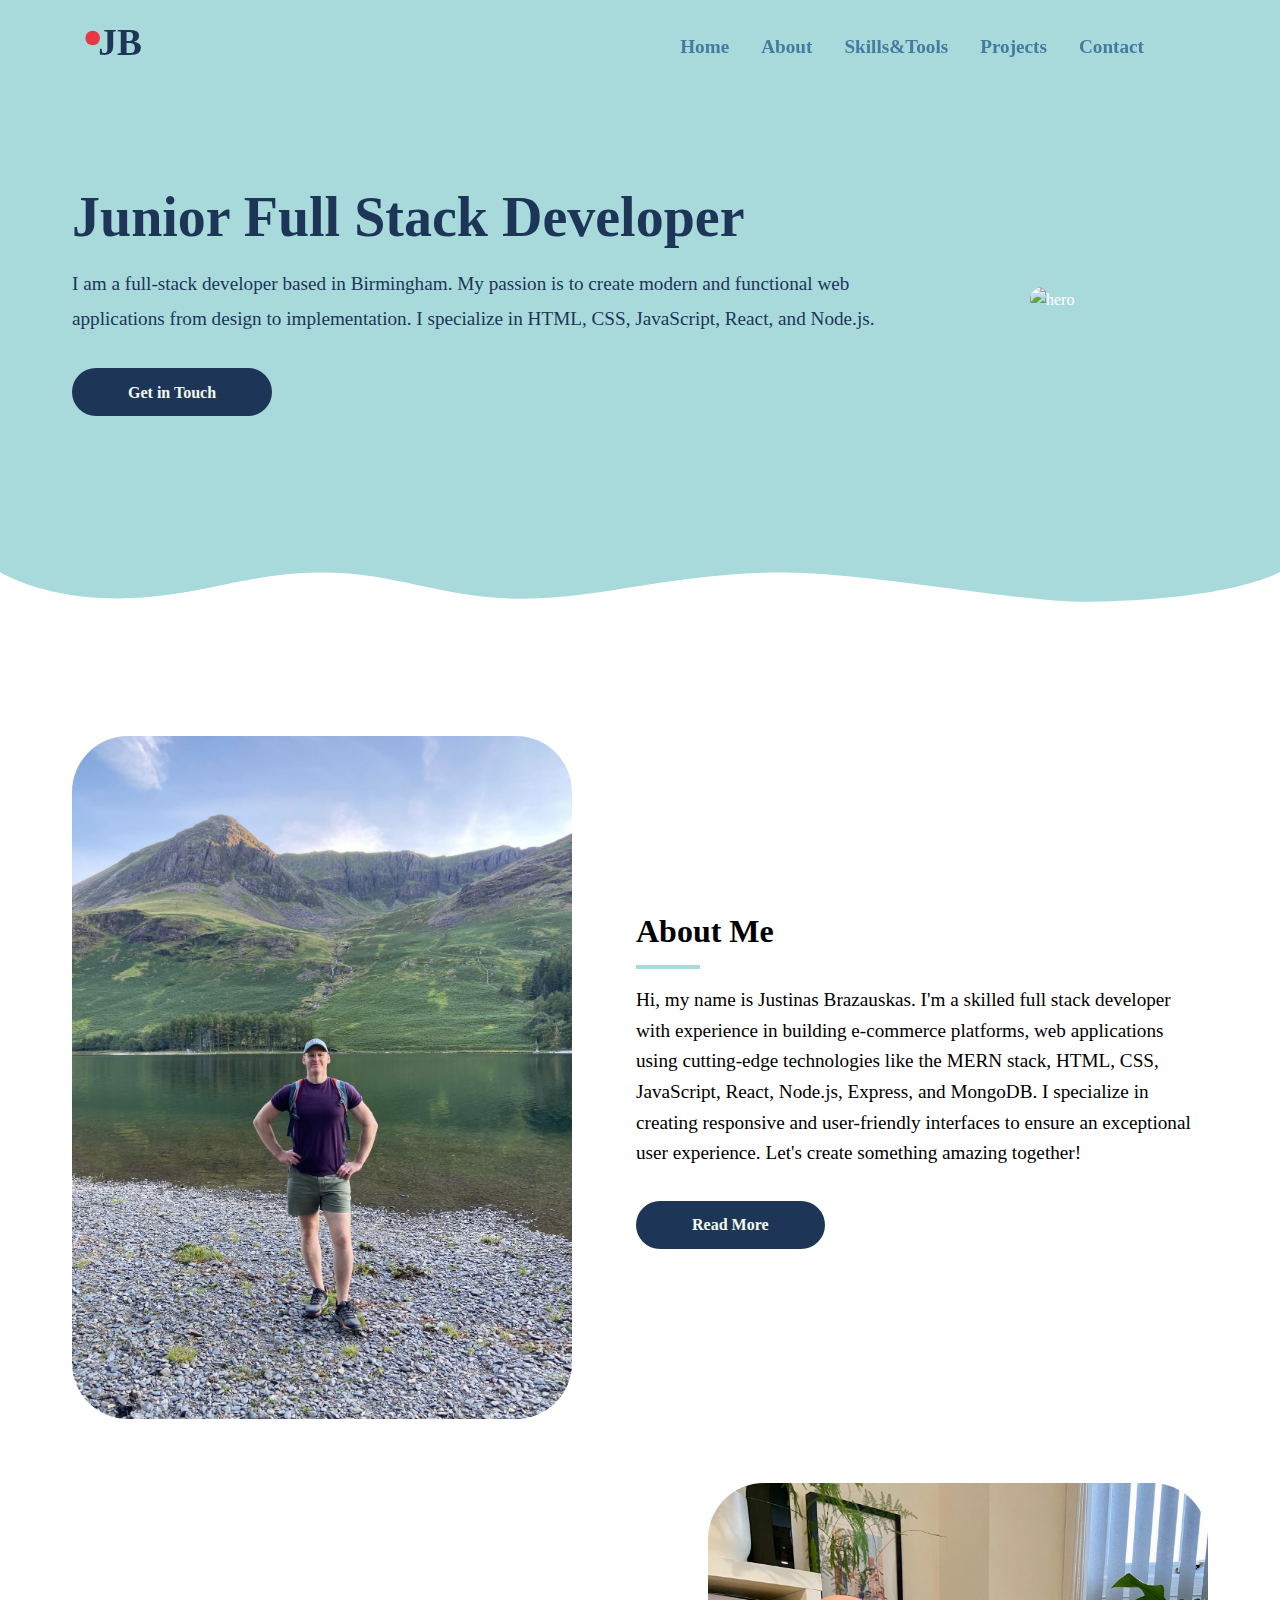
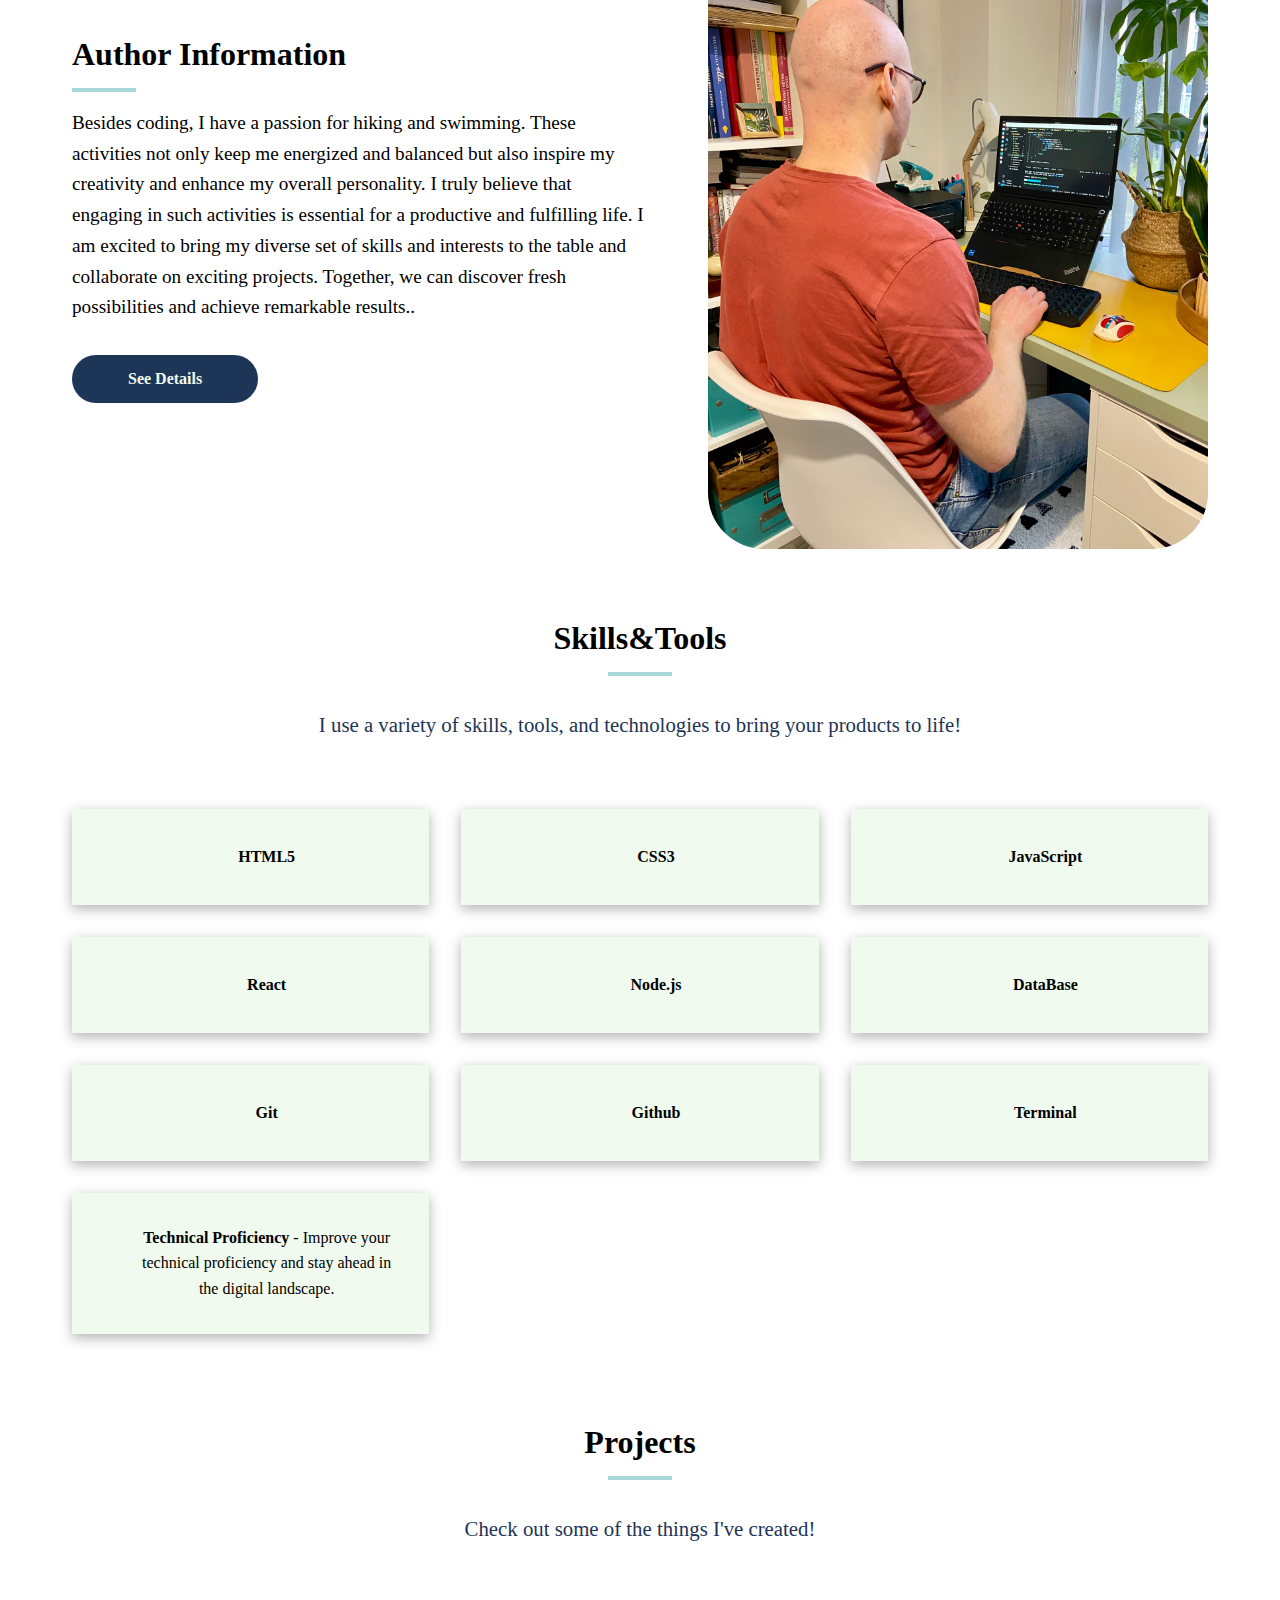
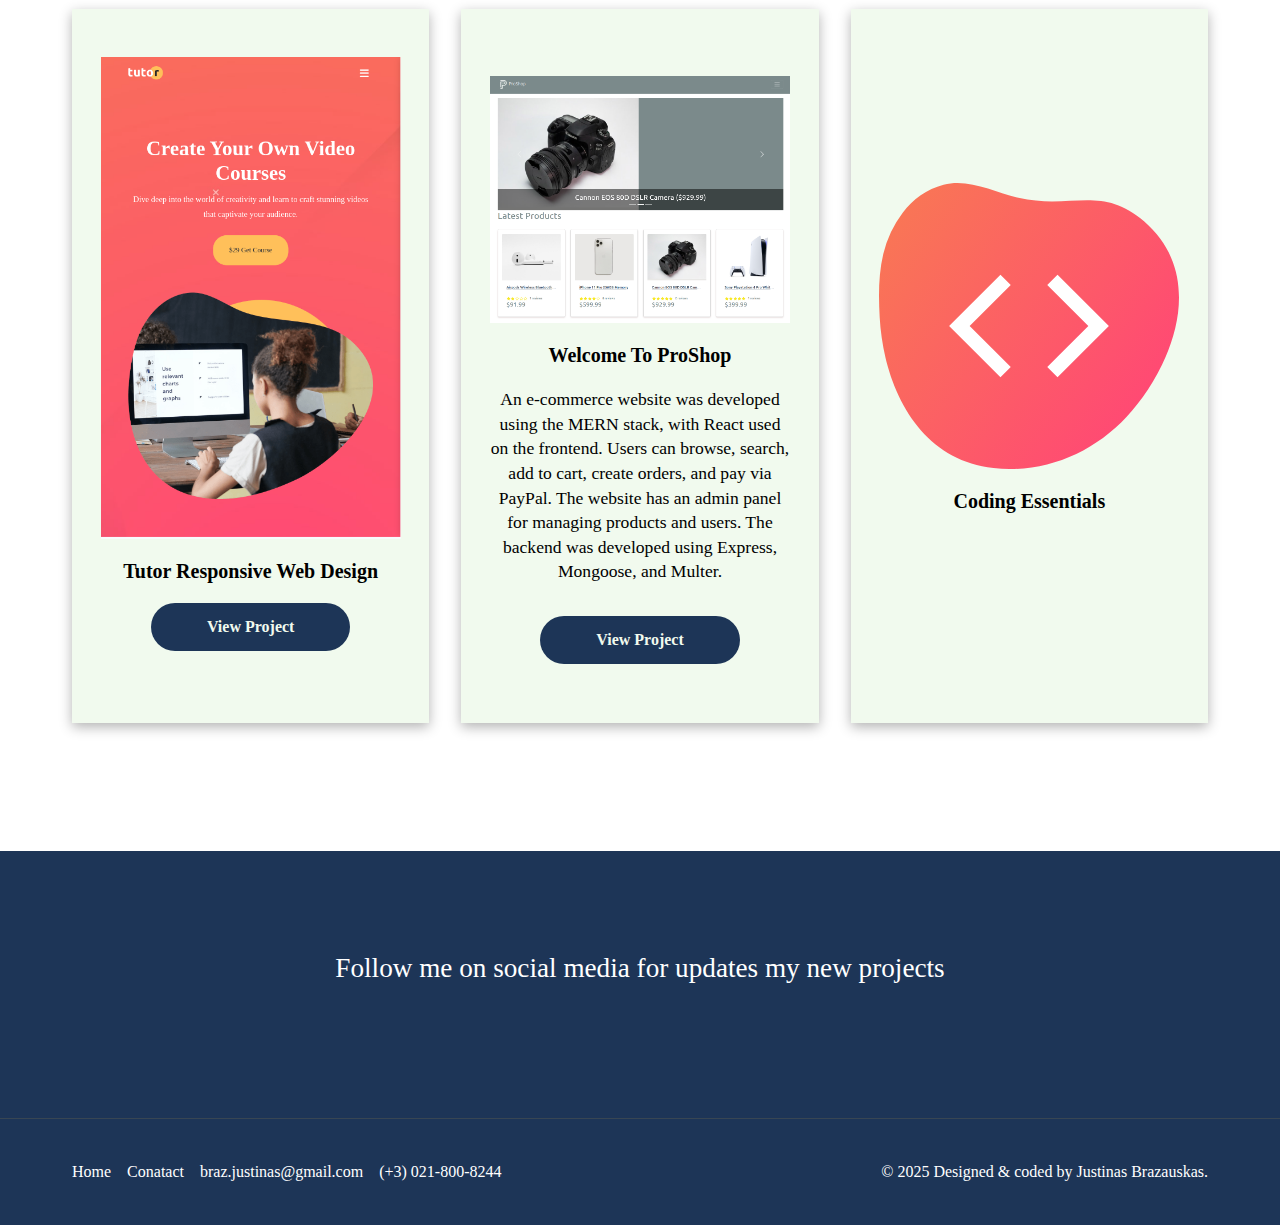
==== index.html @ 751e8ddb "checked footer" ====
<!DOCTYPE html>
<html lang="en">
<head>
    <meta charset="UTF-8">
    <meta name="viewport" content="width=device-width, initial-scale=1.0">
    <link rel="preconnect" href="https://fonts.googleapis.com">
<link rel="preconnect" href="https://fonts.gstatic.com" crossorigin>
<link href="https://fonts.googleapis.com/css2?family=Open+Sans:ital,wght@0,300..800;1,300..800&display=swap" rel="stylesheet">
    <link rel="stylesheet" href="https://cdnjs.cloudflare.com/ajax/libs/font-awesome/6.5.2/css/all.min.css" integrity="sha512-SnH5WK+bZxgPHs44uWIX+LLJAJ9/2PkPKZ5QiAj6Ta86w+fsb2TkcmfRyVX3pBnMFcV7oQPJkl9QevSCWr3W6A==" crossorigin="anonymous" referrerpolicy="no-referrer" />
    <link rel="stylesheet" href="/css/styles.css" />
    <link rel="icon" href="./images/logo.svg" />
    <title>Welcome To Justinas-Portfolio</title>
</head>
<body>
    <nav class="navbar" role="navigation" aria-label="Main-Navigation">
        <div class="navbar-flex container">
            <a  href="/" aria-label="Logo Home Link">
            <img src="images/logo.svg" alt="Tutor Logo">
        </a>
            <div class="main-menu-items">
                <ul class="main-menu-list">
                    <li>
                        <a href="/">Home</a>
                    </li>
                    <li>
                        <a href="#about">About</a>
                    </li>
                    <li>
                        <a href="#skills&tools">Skills&Tools</a>
                    </li>
                    <li>
                        <a href="#projects">Projects</a>
                    </li>
        
                    <li>
                        <a href="contact.html">Contact</a>
                    </li>
                    <li>
                        <a href="https://www.linkedin.com/in/justinas-brazauskas-50004b23b/?originalSubdomain=uk" target="_blank">
                            <i class="fa-brands fa-linkedin fa-2x"></i> 
                        </a>
                    </li>
                    <li>
                        <a href="https://github.com" target="_blank"aria-label="Follow Me On Github">
                            <i class="fa-brands fa-github fa-2x"></i> 
                        </a>
                    </li>
                </ul>
            </div>
            <!-- Mobile Menu -->
            <div class="mobile-menu">
                <!-- Hamburger button -->
                <div class="mobile-menu-toggle" role="button" aria-expanded="false"
                aria-controls="mobile-menu-items" aria-label="Open mobile menu" tabindex="0">
                    <i class="fas fa-bars fa-2x"></i>
                </div>
                <!-- Mobile Menu Items -->
                <div id="mobile-menu-items" class="mobile-menu-items">
                    <ul class="mobile-menu-list">
                        <li>
                            <a href="/">Home</a>
                        </li>
                        <li>
                            <a href="#about">About</a>
                        </li>
                        <li>
                            <a href="#skills&tools">Skills&Tools</a>
                        </li>
                        <li>
                            <a href="#projects">Projects</a>
                        </li>
                        
                        <li>
                            <a href="contact.html">Contact</a>
                        </li>
                        <li>
                            <a href="https://www.linkedin.com/in/justinas-brazauskas-50004b23b/?originalSubdomain=uk" target="_blank">
                                <i class="fa-brands fa-linkedin fa-2x"></i> 
                            </a>
                        </li>
            
                    </ul>
                </div>
            </div>
        </div>
    </nav>

    <!-- Hero -->

    <header class="hero">
        <div class="container hero-flex">
            <div class="hero-content">
             <h1>
                Junior Full Stack Developer
             </h1>
             <p>
                I am a full-stack developer based in Birmingham. My passion is to create modern and functional web applications from design to implementation.
                 I specialize in HTML, CSS, JavaScript, React, and Node.js.
             </p>
             <a href="contact.html" class="btn">Get in Touch</a>
            </div>
            <img src="images/portrait-me.jpg" alt="hero">
        </div>
        <svg
  class="frame-decoration"
  data-name="Layer 2"
  xmlns="http://www.w3.org/2000/svg"
  preserveAspectRatio="none"
  viewBox="0 0 1920 192.275"
>
  <defs>
    <style>
      .cls-1 {
        fill: #ffffff;
      }
    </style>
  </defs>
  <title>frame-decoration</title>
  <path
    class="cls-1"
    d="M0,158.755s63.9,52.163,179.472,50.736c121.494-1.5,185.839-49.738,305.984-49.733,109.21,0,181.491,51.733,300.537,50.233,123.941-1.562,225.214-50.126,390.43-50.374,123.821-.185,353.982,58.374,458.976,56.373,217.907-4.153,284.6-57.236,284.6-57.236V351.03H0V158.755Z"
    transform="translate(0 -158.755)"
  />
</svg>
    </header>
    <!-- About Section -->
 <section class="details section" id="about">
    <div class="container details-flex">
        <img src="images/about-me.jpg" alt="deatils">
        <div class="details-content">
            <h2>About Me</h2>
            <div class="heading-border"></div>
            <p>
                Hi, my name is Justinas Brazauskas. I'm a skilled full stack developer with experience in building e-commerce platforms, 
                web applications using cutting-edge technologies like the MERN stack, HTML, CSS, JavaScript, React, Node.js, Express, and MongoDB. 
                I specialize in creating responsive and user-friendly interfaces to ensure an exceptional user experience. Let's create something amazing together!

            </p>
            <a href="#about-me" class="btn">Read More</a>
        </div>
        
    </div>
 </section>
 <!-- About Me Info -->
 <section class="details section" id="details">
    <div class="container details-flex">
        <img src="images/author-me.jpg" alt="deatils">
        <div class="details-content">
            <h2>Author Information</h2>
            <div class="heading-border"></div>
            <p>
                Besides coding, I have a passion for hiking and swimming. These activities not only keep me energized and balanced but also inspire my creativity and enhance my overall personality. I truly believe that engaging in such activities is essential for a productive and fulfilling life.
                 I am excited to bring my diverse set of skills and interests to the table and collaborate on exciting projects. 
                Together, we can discover fresh possibilities and achieve remarkable results..
            </p>
            
            <a href="#" class="btn">See Details</a>
        </div>
    </div>
 </section>


    
        <!-- Skills&Tools -->
<section class="skills&tools section" id="skills&tools">
    <div class="container">
        <div class="section-header">
            <h2>Skills&Tools</h2>
            <div class="heading-border"></div>
            <p>I use a variety of skills, tools, and technologies to bring your products to life!</p>
        </div>
        <div class="skills-cards">
           <div class="card">
            <i class="fa-brands fa-html5 fa-3x text-primary"></i>
            <p>
                <strong>HTML5</strong>
              </p>
            </div>
            <div class="card">
                <i class="fa-brands fa-css3 fa-3x text-primary"></i>
                <p>
                    <strong>CSS3</strong> 
                  </p>
                </div>
                <div class="card">
                    <i class="fa-brands fa-js fa-3x text-primary"></i>
                    <p>
                    <strong>JavaScript</strong>
                  </p>
                    </div>
                    <div class="card">
                        <i class="fa-brands fa-react fa-3x text-primary"></i>
                        <p>
                            <strong>React </strong> 
                          </p>
                        </div>
                        <div class="card">
                            <i class="fa-brands fa-node fa-3x text-primary"></i>
                            <p>
                                <strong>Node.js</strong> 
                              </p>
                            </div>
                            <div class="card">
                                <i class="fa-solid fa-database fa-3x text-primary"></i>
                                <p>
                                    <strong>DataBase</strong> 
                                </div>
                                <div class="card">
                                    <i class="fa-brands fa-git fa-3x text-primary"></i>
                                    <p>
                                        <strong>Git</strong> 
                                      </p>
                                    </div>
                                    <div class="card">
                                        <i class="fa-brands fa-github fa-3x text-primary"></i>
                                        <p>
                                            <strong>Github</strong> 
                                          </p>
                                        </div>
                                        <div class="card">
                                            <i class="fa-solid fa-terminal fa-3x text-primary"></i>
                                            <p>
                                                <strong>Terminal</strong>
                                              </p>
                                            </div>
                                            <div class="card">
                                                <i class="fa-brands  fa-3x text-primary"></i>
                                                <p>
                                                    <strong>Technical Proficiency</strong> - Improve your technical
                                                    proficiency and stay ahead in the digital landscape.
                                                  </p>
                                                </div>
                                        
        </div>
    </div>
</section>
 

    <!-- Projects -->
    <section class="projects section" id="projects">
        <div class="container">
            <div class="section-header">
                <h2>Projects</h2>
                <div class="heading-border"></div>
                <p>Check out some of the things I've created!</p>
            </div>
            <div class="project-cards">
                <div class="card">
                    <img src="images/tutor-web.png" alt="tutor-web">
                    
                    <h3>Tutor Responsive Web Design</h3> 
                     
                    <a href="https://tutorwebsitecreative.netlify.app/" target="_blank" alt="Tutor" class="btn"
                    >View Project</i>
                
                </a>
                     
                    <p></p>
                </div>
                <div class="card">
                    <img src="images/proshop.png" alt="e-commerce">
                    <h3>Welcome To ProShop</h3>
                    
                    <p>An e-commerce website was developed using the MERN stack, with React used on the frontend. Users can browse, search, add to cart, create orders, and pay via PayPal. The website has an admin panel for managing products and users. The backend was developed using Express, Mongoose, and Multer.
                    </p>
                    <a href="https://www.proshopdemo.store/" target="_blank" alt="Tutor" class="btn"
                    >View Project</a>
                     

                </div>
                <div class="card">
                    <img src="images/chapters-icon-3.svg" alt="chapter 1">
                    <h3>Coding Essentials</h3>
                    <p></p>
                </div>
            </div>
        </div>
    </section>
    
 
 

 <!-- Social -->
 <section class="social section">
    <div class="container">
        <p>Follow me on social media for updates my new projects</p>
        <div class="social-icons">
            <a
            href="https://facebook.com"
            target="_blank"
            aria-label="Follow Me On Facebook"
          >
          
            <i class="fa-brands fa-facebook fa-2x"></i>
          </a>
          <a
            href="https://www.linkedin.com/in/justinas-brazauskas-50004b23b/?originalSubdomain=uk"
            target="_blank"
            aria-label="Follow Me On Linkdin"
            ><i class="fa-brands fa-linkedin fa-2x"></i>
          </a>
          <a
            href="https://github.com/JustinasBraz/feedback-app"
            target="_blank"
            aria-label="Follow Me On Github"
          >
            <i class="fa-brands fa-github fa-2x"></i>
          </a>
        
        </div>
    </div>
 </section>
 <footer class="footer">
    <div class="container footer-flex">
        <ul class="footer-links">
            <li><a href="#">Home</a></li>
            <li><a href="contact.html">Conatact</a></li><li><i class="fas fa-envelope"></i>braz.justinas@gmail.com</li>
            <li><i class="fas fa-phone"></i>(+3) 021-800-8244</li>

        </ul>
        <p>&copy; 2025 Designed & coded by Justinas Brazauskas.</p>
    </div>
 </footer>
<script src="js/script.js"></script>
</body>
</html>
---- css/styles.css ----
*,
*::before,
*::after {
    margin: 0;
    padding: 0;
    box-sizing: border-box;
}

:root {
    --primary-color:#a8dadc;
    --secondary-color:#e63946;
    --light-color: ;
    --dark-color: #1d3557;
}
html,
body {
    font-family: 'Open Sans, sans-serif';
    line-height: 1.6;
    scroll-behavior: smooth;
}

a {
    text-decoration: none;

}
ul{
    list-style: none;
}
  
img {
    max-width: 100%;
    
}
/* Utility Classes */
.container {
    max-width: 1200px;
    margin: 0 auto;
    padding: 0 2rem;
}

.container-sm {
    max-width: 1000px;
    margin: 0 auto;
    padding: 0 2rem;
}

.btn {

    display: inline-block;
    padding: 0.7rem 3.5rem;
    border-radius: 32px;
    background: var(--dark-color);
    color: #f1faee;
    cursor: pointer;
    transition: all 0.5s;
    font-weight: 700;
}

.btn:hover {
    background: var(--primary-color);
    border:  1px solid;
    color:#fff;
    border-color: #fff;
}






/* Text classes */
.text-primary {
    color: var(--primary-color);
    
}

.text-secondary {
    color: var(--secondary-color);
}

.section {
   
    margin: 4rem 0;
}
/* Section Header */

.section-header {
    max-width: 750px;
    margin: 0 auto;
    text-align: center;
    margin-bottom: 3rem;
}



.section-header h2 {
    font-size: 2rem;
    font-weight: 700;
    margin-bottom: 0.5rem;
}

.section-header p {
    font-size: 1.3rem;
    color: var(--dark-color);
}

.heading-border {
    width: 64px;
    height: 4px;
    background: var(--primary-color);
    margin: 0 auto 2rem;
}
/* Card */
.card {
    display: flex;
    flex-direction: column;
    align-items: center;
    justify-content: center;
    text-align: center;
    padding: 2rem 1.75rem;
    background: #f1faee;
    box-shadow: 0 4px 12px 0 rgba(0, 0, 0, 0.3);
}
/* Navbar */
.navbar {
background: transparent; 
color: white;
padding: 1rem 2rem;
position: fixed;
top:0;
right:0;
left: 0;
z-index: 1000;
transition: background-color 0.3s ease-in-out;

}

.navbar.navbar-scroll {
    background-color: var(--primary-color);
    backdrop-filter: blur(10px);
}

.navbar-flex {
    display: flex;
    justify-content: space-between;
    align-items: center;
    
}

.navbar img {
    width: 85px;
    height: 52px;
}

.navbar .main-menu-list {
    display: flex;
    align-items: center;
    gap: 2rem;
    font-weight: 600;
}

.navbar a {
    color: #457b9d;
    font-size: 1.2rem;
}

.navbar a:hover {
    color: white;
}

.navbar i {
    font-size: 2.1rem;
}

/* Mobile Menu */
.mobile-menu { 
    display: none;
}

.navbar .mobile-menu-toggle {
    color: #fff;
    cursor: pointer;
}
.navbar .mobile-menu-items {
    position: absolute;
    top: 100%;
    left: 0;
    width: 100%;
    background: rgba(0, 0, 0, 0.8);
    opacity: 0.95;
    padding: 3rem 2rem;
    text-align: center;
    box-shadow: 0 2px 5px rgba(0, 0, 0, 0.1);
    border-top: 1px solid rgba(255, 255, 255, 0.1);
    transform: translateX(100%);
    transition: transform 0.3s easy;

}
.navbar .mobile-menu-items.active {
    transform: translateX(0);
}
.navbar .mobile-menu-list {
    display: flex;
    flex-direction: column;
    gap: 2rem;
    font-size: 1.rem;
}




/* Hero */

.hero {
background: var(--primary-color);
padding: 11.5rem 2rem 8rem;
color: #fff;
overflow-x: hidden;
position: relative;
}
.hero .hero-flex {
    display: flex;
    justify-content: space-between;
    align-items: center;
    gap: 6rem;
    padding-bottom: 8rem;
}

.hero h1 {
    color:var(--dark-color);
    font-size: 3.5rem;
    line-height: 1.2;
    font-weight: 700;
    margin-bottom: 1rem;
}

.hero p {
    color: #1d3557;
    font-size: 1.2rem;
    margin-bottom: 2rem;
    line-height: 1.8;
    font-weight: 400;
}

.hero img {
    width: 45%;
    margin-right: -100px;
    border-radius: 3.5rem ;
}

.hero .frame-decoration {
    position: absolute;
    bottom: 0;
    left: 0;
    width: 100%;
    height: 100px;
}

/* Projects Cards */

.project-cards {
    display: grid;
    grid-template-columns: repeat(3, 1fr);
    gap: 2rem;
    background: (--primary-color);
    padding: 1rem 0 4rem;
}



.project-cards img {
    width: 300px;
    max-width: 500px;
    margin-top: 1rem;
}

.project-cards h3 {
    font-size: 1.25rem;
    font-weight: 700;
    margin: 1rem 0;
}
.project-cards .btn{
    margin-bottom: 0.5rem;
}
.project-cards p {
    font-size: 1.1rem;
    margin-bottom: 2rem;
    line-height: 1.4;
    font-weight: 500;
    text-align: center;
}
  
.project-cards img:hover {
    transition-duration: 0.8s;
    transform: scale(1.1);
}

.project-cards h3:hover {
    color: var(--primary-color); 
    transition-duration: 0.5s;
}

/* Skills&Tools */



.skills-cards {
    display: grid;
    grid-template-columns: repeat(3, 1fr);
    gap: 2rem;
    padding: 1.2rem 0;
}

.skills-cards .card {
    flex-direction: row;
    text-align: center;
    
}

.skills-cards .card i {
    margin: 1rem;
    color: #e63946;
}

/* Details */

.details .details-flex {
    display: flex;
    gap: 4rem;
    align-items: center;
    justify-content: center;
}

.details img {
      width: 100%;
      max-width: 500px;
      border-radius: 3.5rem;
}

.details h2 {
    font-size:  2rem;
    font-weight: 700;
    margin-bottom: 0.5rem;
}

.details .heading-border {
    margin: 0;
}

.details p {
    margin: 1rem 0 2rem;
    font-size: 1.2rem;
}

/* Author */

.details + .details .details-flex {

    flex-direction: row-reverse;
}



/* Social */
.social {
    background: var(--dark-color);
    color: #fff;
    padding: 6rem 2rem;
    text-align: center;
    font-size: 1.7rem;
    margin-bottom: 0;
}

.social a, .footer a{
    color: #fff
}

.social a:hover, .footer a:hover {
    color: var(--secondary-color);
}

.social p {
    margin-bottom: 2rem;
}

.social .social-icons {
    display: flex;
    justify-content: center;
    gap: 1rem;
    margin-top: 2rem;
}

/* Footer */
.footer {
    background: var(--dark-color);
    color: #fff;
    border-top: 1px solid #384653;
    padding: 0.5rem 2rem;
}
.footer-flex {
    display: flex; 
    justify-content: space-between;
    align-items: center;
}

.footer ul {
    display: flex;
    justify-content: center;
    gap: 1rem;
    margin: 2rem 0;
}






/* Inner Header */

.inner-header {
    background-color: var(--primary-color);
    color: #fff;
    height: 250px;
    padding-top: 8rem;
}

.inner-header  h1{
    font-size: 2.5rem;
    font-weight: 700;
    margin-bottom: 1rem;
}
/* Contact Form */
.contact-form p {
    margin-bottom: 3rem;
    font-size: 1.3rem;
  }
  
  .contact-form input,
  .contact-form textarea {
    display: block;
    font-family: inherit;
  }
  
  .contact-form .textarea {
    height: 200px;
  }
  
  .contact-form .btn {
    display: block;
    width: 100%;
    padding: 0.7rem 12.5rem;
    font-size: inherit;
    font-family: inherit;
    margin: 0 auto;
  }
  
  /* Location */
  .location h2 {
    font-size: 2rem;
    font-weight: 700;
    margin-bottom: 1rem;
  }
  
  .location p {
    margin-bottom: 2rem;
  }
  
  .location .map {
    overflow: hidden;
    position: relative;
    height: 0;
    margin-bottom: 3rem;
    padding-bottom: 50%;
    border-radius: 0.25rem;
  }
  
  .location .map iframe {
    position: absolute;
    top: 0;
    left: 0;
    width: 100%;
    height: 100%;
    border: none;
  }


/*Media Queries*/

@media (max-width:1200px) {
    .hero .hero-flex {
        gap: 2rem;
     }   
     .hero img {
        max-width: 200px;
        margin-right: 0 ;
     }
     .hero h1 {
        font-size: 3rem;
     }
      
      
     
}



@media (max-width:992px) {

    .hero {
        text-align: center;
    }
    .hero .hero-flex {
        flex-direction: column;
        padding-bottom: 4rem ;

    }
    .hero img {
        max-width: 600px;
        margin-top: 2rem;
    }
     

     .skills-cards, .project-cards {
       grid-template-columns: 1fr;
    
     }
      

     .details-flex, 
     .details + .details .details-flex
     {
        flex-direction: column;
        gap: 2rem;
     
}
}
@media (max-width: 768px) {
    .main-menu-items {
        display: none;
    }
    .navbar .mobile-menu {
        display: block;
    }
    .navbar .mobile-menu-toggle{
        display: block;
        padding: 10px;
    }

    .details-container {
        flex-direction: column;
    }

    .details-content {
        padding: 2rem;
    }

    .details-content h2 {
        font-size: 1.5rem;
    }

    .details-content p {
        font-size: 1.2rem;
    }

    .details-left {
        display: none;
    }

    .social .social-icons {
        flex-wrap: wrap;

    }
    .footer {
        padding: 0.5rem 2rem;
    }

    .social p {
        font-size: 1.2rem;

    }

    .social i {
        font-size: 2rem;
    }

    .footer-flex {
        flex-direction: column;
    text-align: center;

    }

   
    
}

@media (max-width: 576px) {
     
    .hero {
        padding-right: 0.2rem;
        padding-left: 0.2rem;
    }
    .hero h1 {
        font-size: 2.5rem;
    }
 .hero img {
    max-width: 350px;
 }
 
 .project-cards {
    grid-template-columns: 1fr;
 }
 




 }
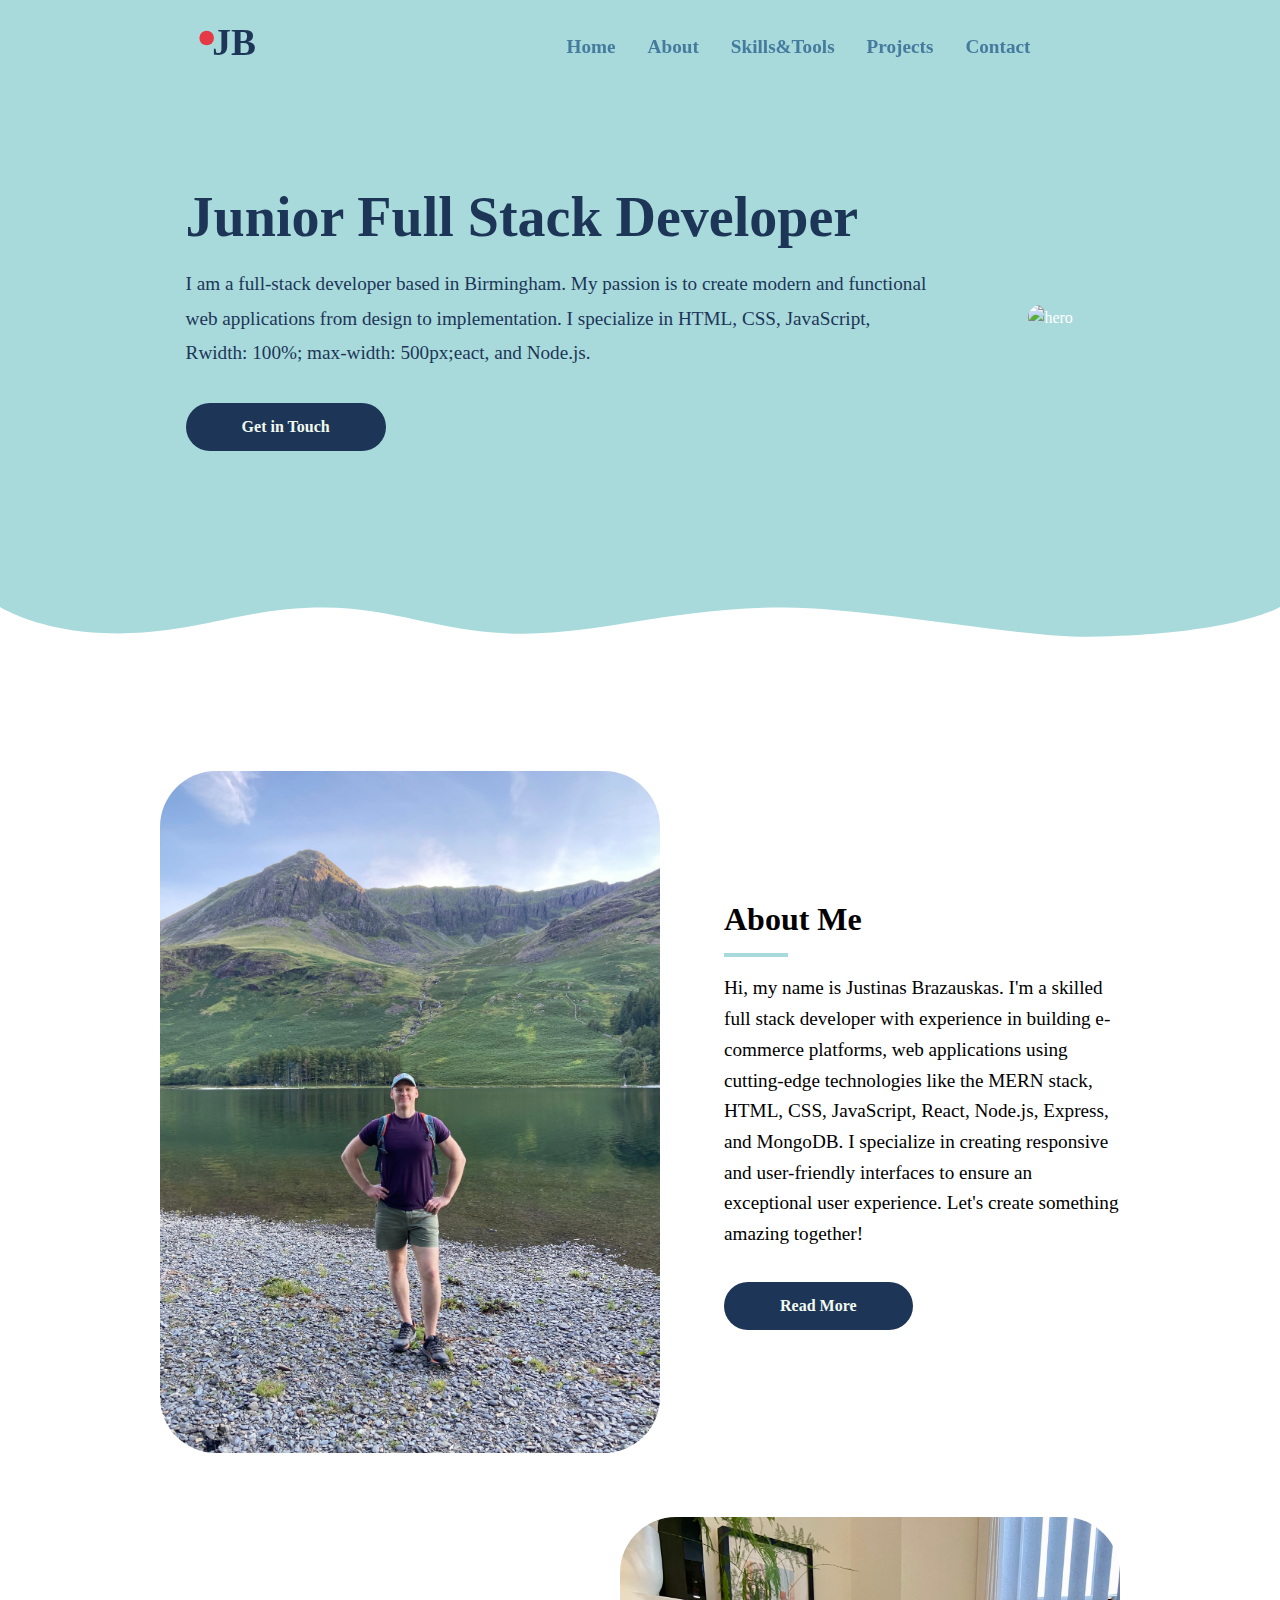
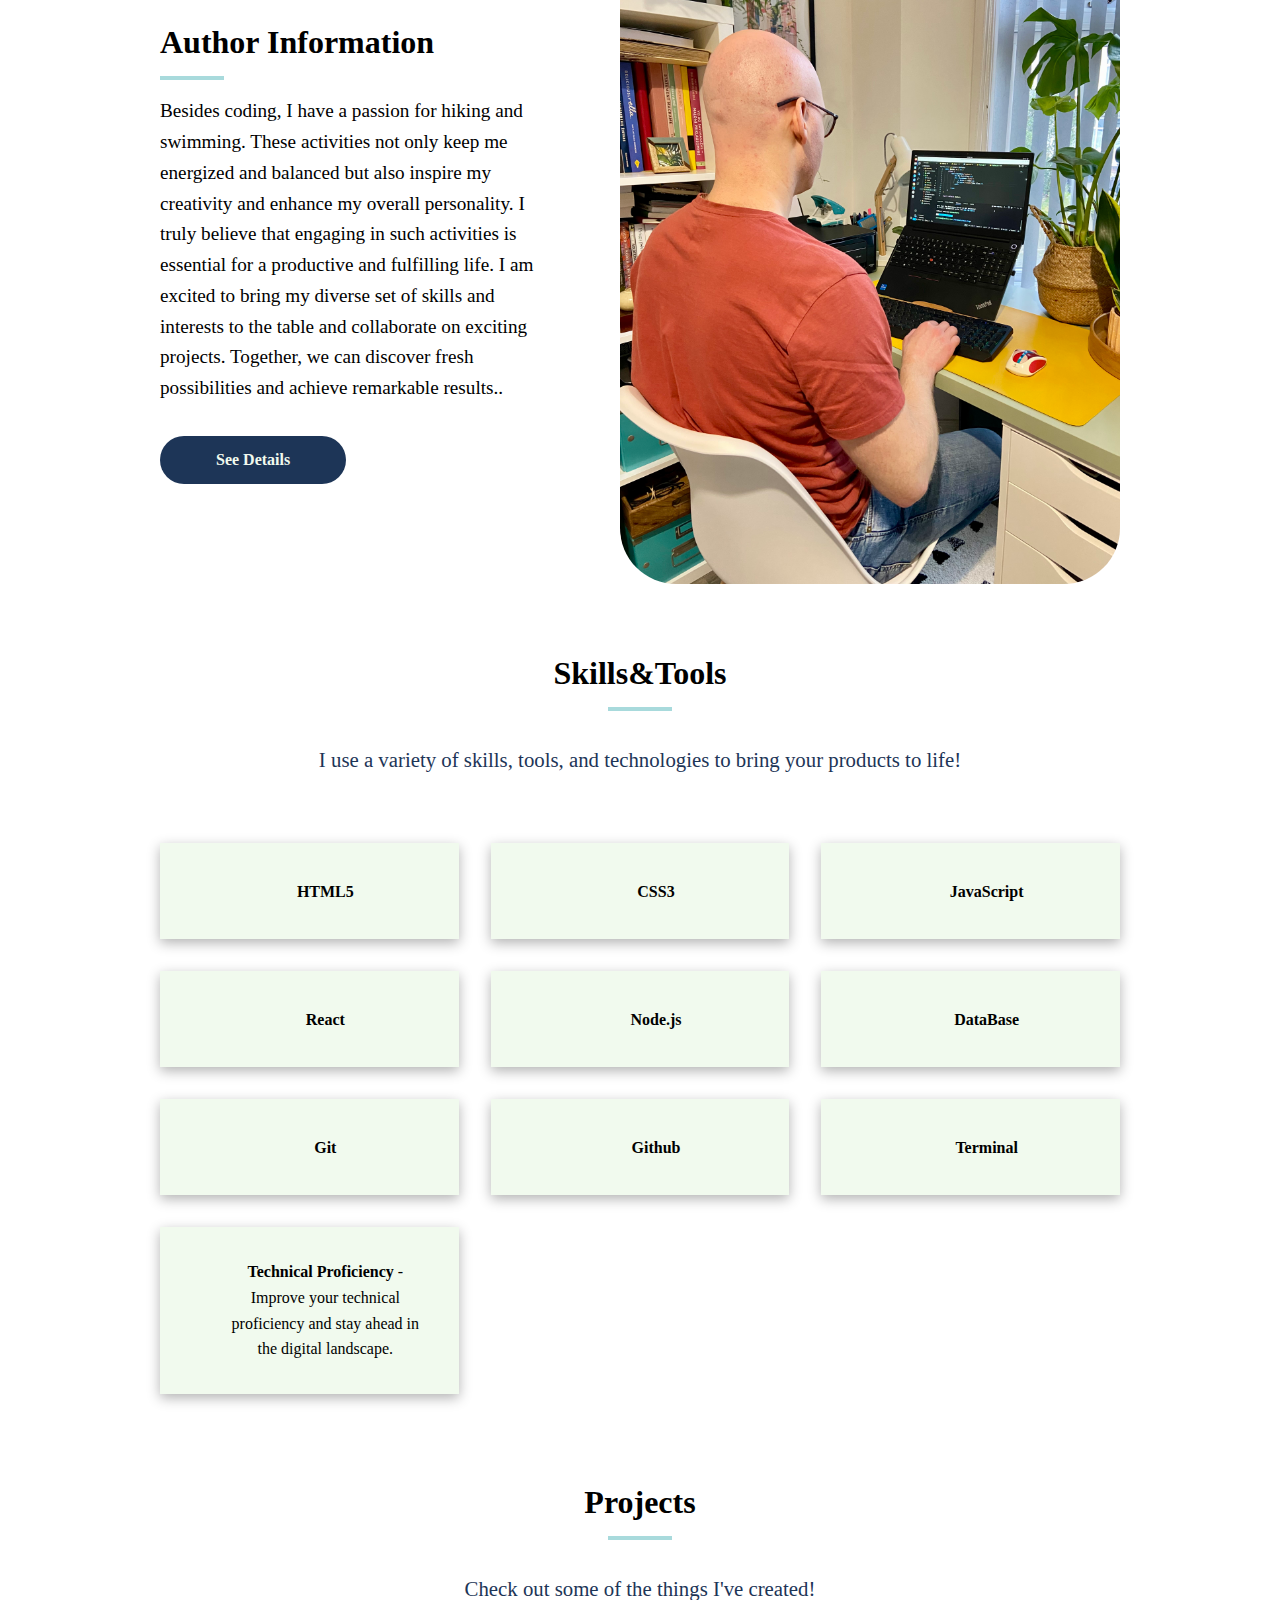
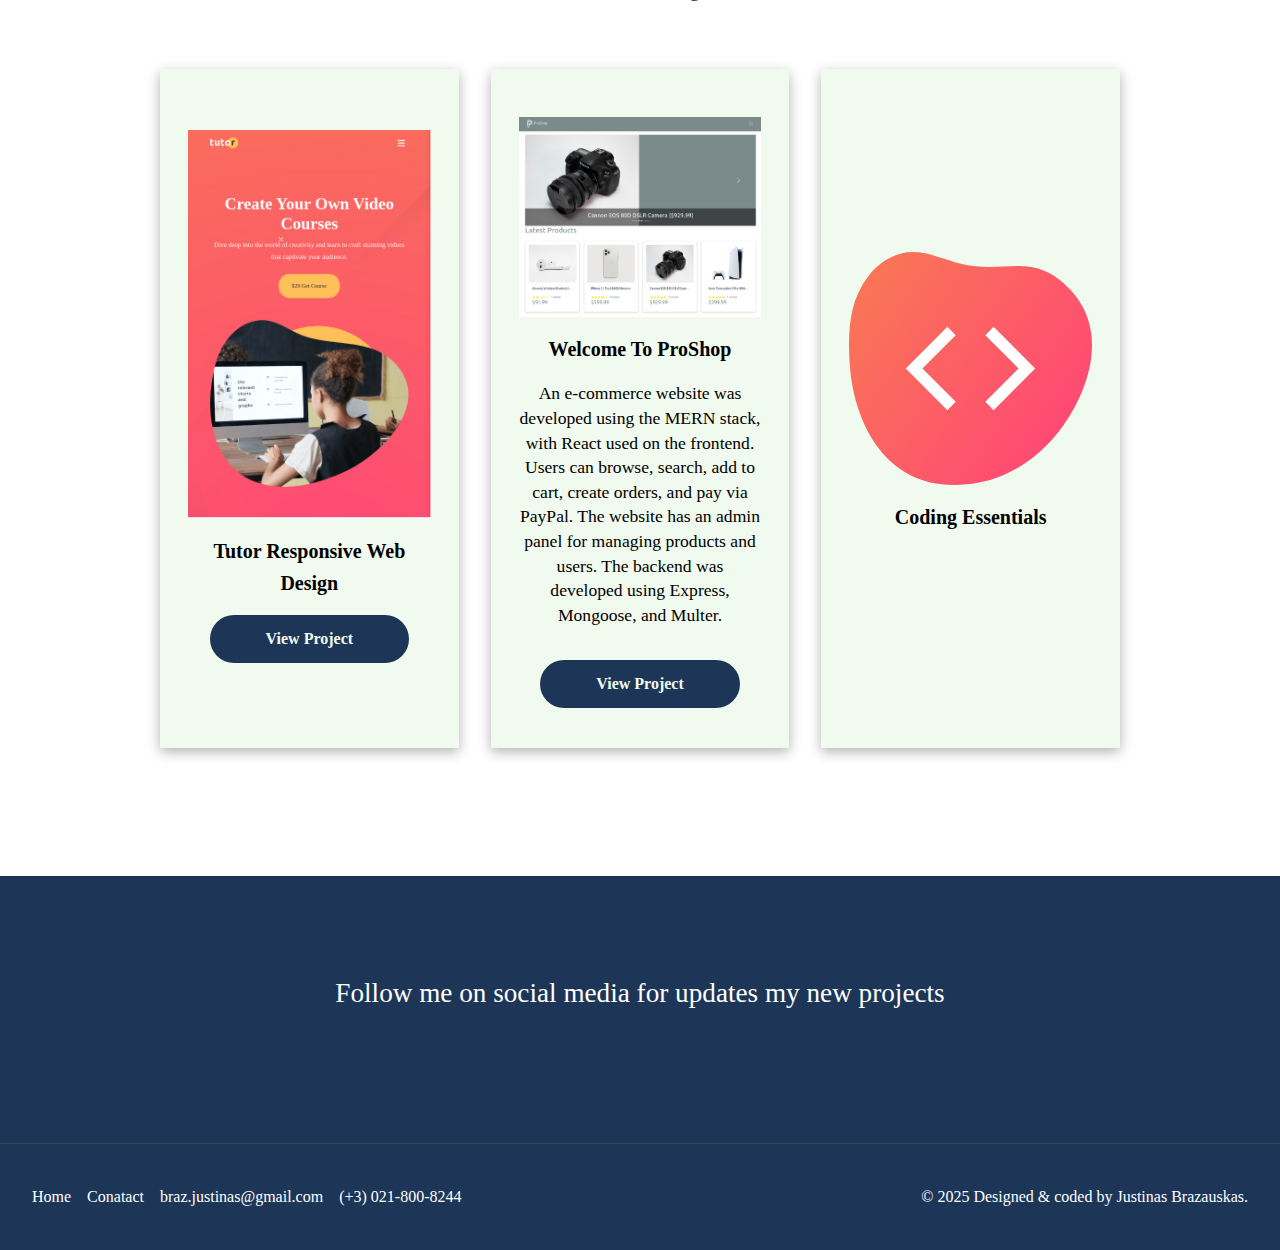
==== commit 7cdb7630: "update contact" ====
--- a/index.html
+++ b/index.html
@@ -1,16 +1,16 @@
 <!DOCTYPE html>
 <html lang="en">
-<head>
-    <meta charset="UTF-8">
-    <meta name="viewport" content="width=device-width, initial-scale=1.0">
-    <link rel="preconnect" href="https://fonts.googleapis.com">
-<link rel="preconnect" href="https://fonts.gstatic.com" crossorigin>
-<link href="https://fonts.googleapis.com/css2?family=Open+Sans:ital,wght@0,300..800;1,300..800&display=swap" rel="stylesheet">
-    <link rel="stylesheet" href="https://cdnjs.cloudflare.com/ajax/libs/font-awesome/6.5.2/css/all.min.css" integrity="sha512-SnH5WK+bZxgPHs44uWIX+LLJAJ9/2PkPKZ5QiAj6Ta86w+fsb2TkcmfRyVX3pBnMFcV7oQPJkl9QevSCWr3W6A==" crossorigin="anonymous" referrerpolicy="no-referrer" />
-    <link rel="stylesheet" href="/css/styles.css" />
-    <link rel="icon" href="./images/logo.svg" />
-    <title>Welcome To Justinas-Portfolio</title>
-</head>
+    <head>
+        <meta charset="UTF-8">
+        <meta name="viewport" content="width=device-width, initial-scale=1.0">
+        <link rel="preconnect" href="https://fonts.googleapis.com">
+    <link rel="preconnect" href="https://fonts.gstatic.com" crossorigin>
+    <link href="https://fonts.googleapis.com/css2?family=Open+Sans:ital,wght@0,300..800;1,300..800&display=swap" rel="stylesheet">
+        <link rel="stylesheet" href="https://cdnjs.cloudflare.com/ajax/libs/font-awesome/6.5.2/css/all.min.css" integrity="sha512-SnH5WK+bZxgPHs44uWIX+LLJAJ9/2PkPKZ5QiAj6Ta86w+fsb2TkcmfRyVX3pBnMFcV7oQPJkl9QevSCWr3W6A==" crossorigin="anonymous" referrerpolicy="no-referrer" />
+        <link rel="stylesheet" href="/css/styles.css" />
+        <link rel="icon" href="./images/favicon.png" />
+        <title>Welcome To Tutor</title>
+    </head>
 <body>
     <nav class="navbar" role="navigation" aria-label="Main-Navigation">
         <div class="navbar-flex container">
@@ -95,7 +95,8 @@
              </h1>
              <p>
                 I am a full-stack developer based in Birmingham. My passion is to create modern and functional web applications from design to implementation.
-                 I specialize in HTML, CSS, JavaScript, React, and Node.js.
+                 I specialize in HTML, CSS, JavaScript, Rwidth: 100%;
+                 max-width: 500px;eact, and Node.js.
              </p>
              <a href="contact.html" class="btn">Get in Touch</a>
             </div>
@@ -285,6 +286,21 @@
     <div class="container">
         <p>Follow me on social media for updates my new projects</p>
         <div class="social-icons">
+
+            <a
+            href="https://github.com/JustinasBraz/feedback-app"
+            target="_blank"
+            aria-label="Follow Me On Github"
+          >
+            <i class="fa-brands fa-github fa-2x"></i>
+          </a>
+          <a
+          href="https://www.linkedin.com/in/justinas-brazauskas-50004b23b/?originalSubdomain=uk"
+          target="_blank"
+          aria-label="Follow Me On Linkdin"
+          ><i class="fa-brands fa-linkedin fa-2x"></i>
+        </a>
+      
             <a
             href="https://facebook.com"
             target="_blank"
@@ -293,28 +309,17 @@
           
             <i class="fa-brands fa-facebook fa-2x"></i>
           </a>
-          <a
-            href="https://www.linkedin.com/in/justinas-brazauskas-50004b23b/?originalSubdomain=uk"
-            target="_blank"
-            aria-label="Follow Me On Linkdin"
-            ><i class="fa-brands fa-linkedin fa-2x"></i>
-          </a>
-          <a
-            href="https://github.com/JustinasBraz/feedback-app"
-            target="_blank"
-            aria-label="Follow Me On Github"
-          >
-            <i class="fa-brands fa-github fa-2x"></i>
-          </a>
+    
         
         </div>
     </div>
  </section>
  <footer class="footer">
-    <div class="container footer-flex">
+    <div class="footer-flex">
         <ul class="footer-links">
             <li><a href="#">Home</a></li>
-            <li><a href="contact.html">Conatact</a></li><li><i class="fas fa-envelope"></i>braz.justinas@gmail.com</li>
+            <li><a href="contact.html">Conatact</a></li>
+            <li><i class="fas fa-envelope"></i>braz.justinas@gmail.com</li>
             <li><i class="fas fa-phone"></i>(+3) 021-800-8244</li>
 
         </ul>
--- a/css/styles.css
+++ b/css/styles.css
@@ -17,6 +17,7 @@
     font-family: 'Open Sans, sans-serif';
     line-height: 1.6;
     scroll-behavior: smooth;
+    
 }
 
 a {
@@ -33,9 +34,11 @@
 }
 /* Utility Classes */
 .container {
+    width: 80%;
     max-width: 1200px;
     margin: 0 auto;
     padding: 0 2rem;
+    
 }
 
 .container-sm {
@@ -227,7 +230,7 @@
 }
 
 .hero h1 {
-    color:var(--dark-color);
+    color: var(--dark-color);
     font-size: 3.5rem;
     line-height: 1.2;
     font-weight: 700;
@@ -270,8 +273,8 @@
 
 .project-cards img {
     width: 300px;
-    max-width: 500px;
     margin-top: 1rem;
+    
 }
 
 .project-cards h3 {
@@ -439,6 +442,11 @@
   .contact-form textarea {
     display: block;
     font-family: inherit;
+    font-size: medium;
+    width: 100%;
+    margin: 1.5rem 0;
+    border: 1px solid #ccc;
+    padding: 1.2rem 1rem;
   }
   
   .contact-form .textarea {
@@ -486,7 +494,7 @@
 
 /*Media Queries*/
 
-@media (max-width:1200px) {
+@media (max-width: 1200px) {
     .hero .hero-flex {
         gap: 2rem;
      }   
@@ -499,12 +507,17 @@
      }
       
       
-     
-}
-
-
-
-@media (max-width:992px) {
+     .project-cards .container{
+       grid-template-columns: 1fr;
+     }
+     .footer-flex {
+        flex-direction: column;
+    text-align: center;
+
+     }
+    }
+
+@media (max-width: 992px) {
 
     .hero {
         text-align: center;
@@ -613,5 +626,4 @@
 
 
 
-
  }
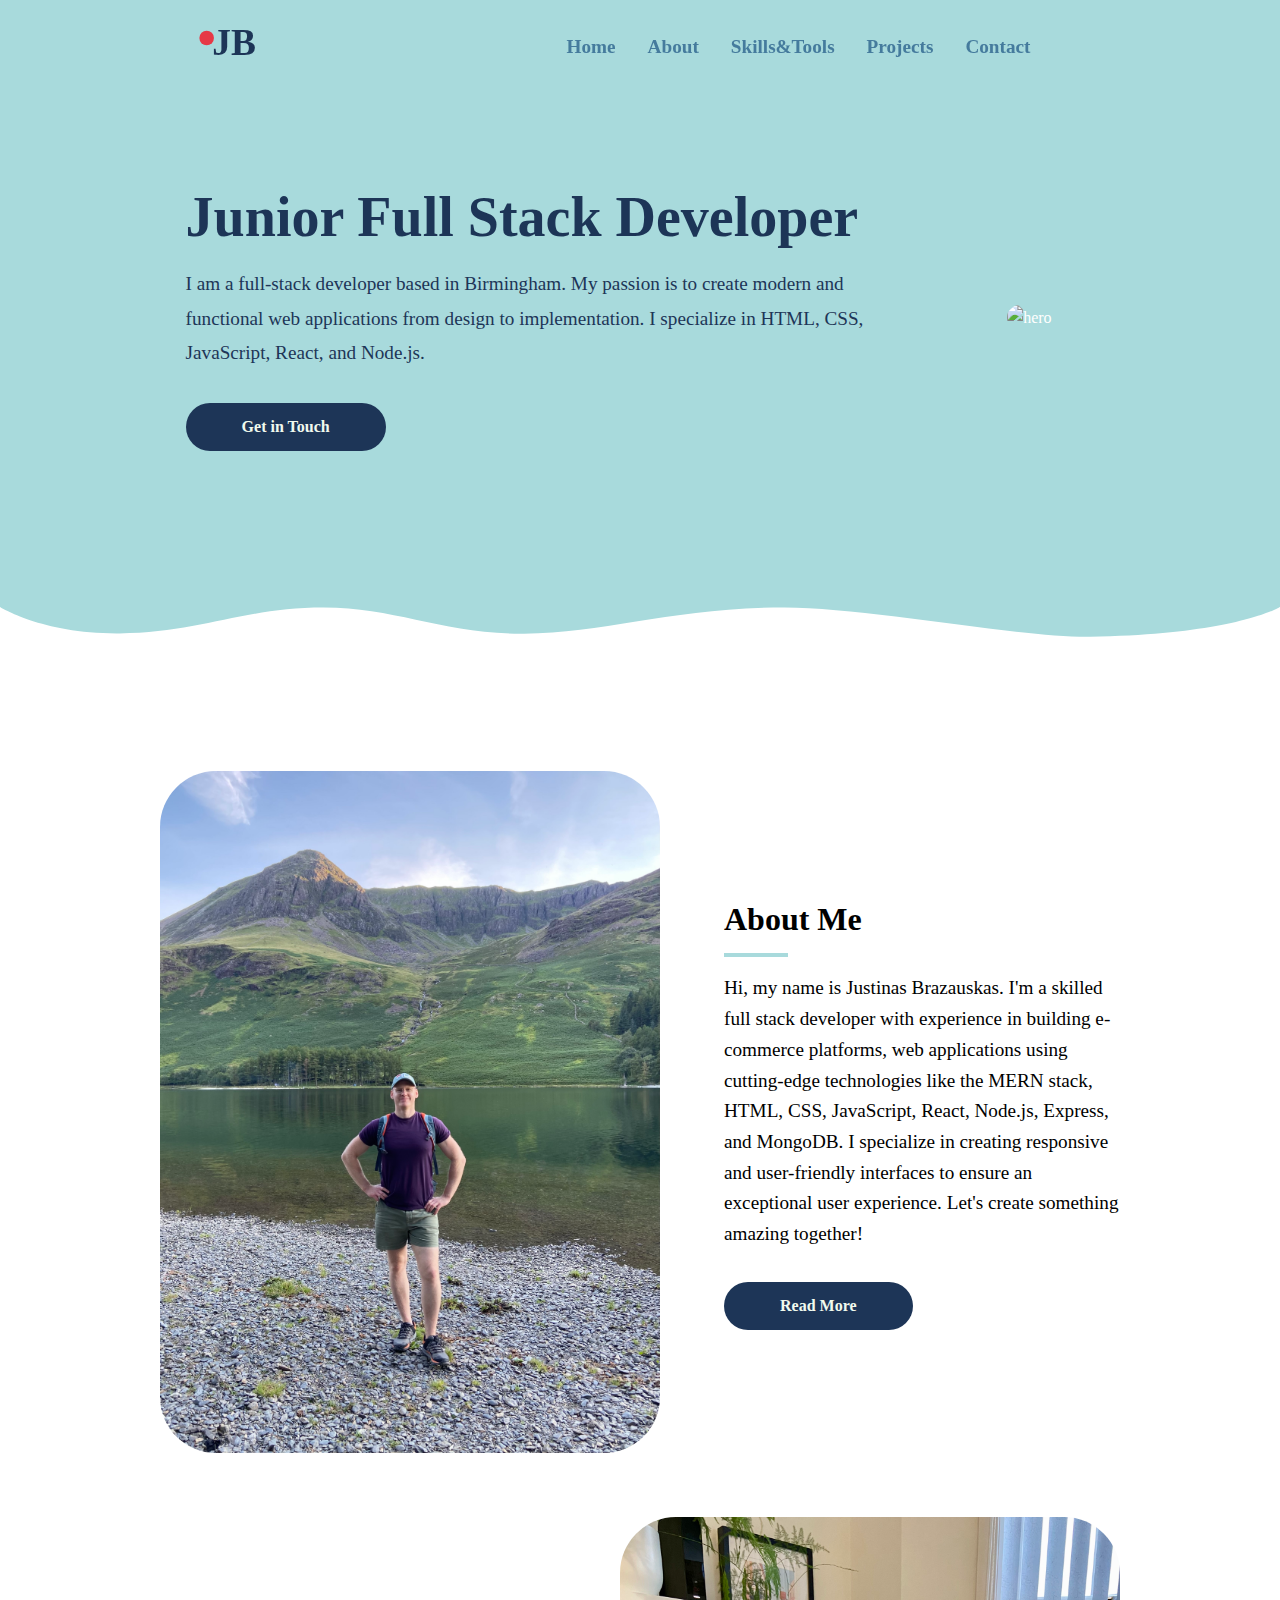
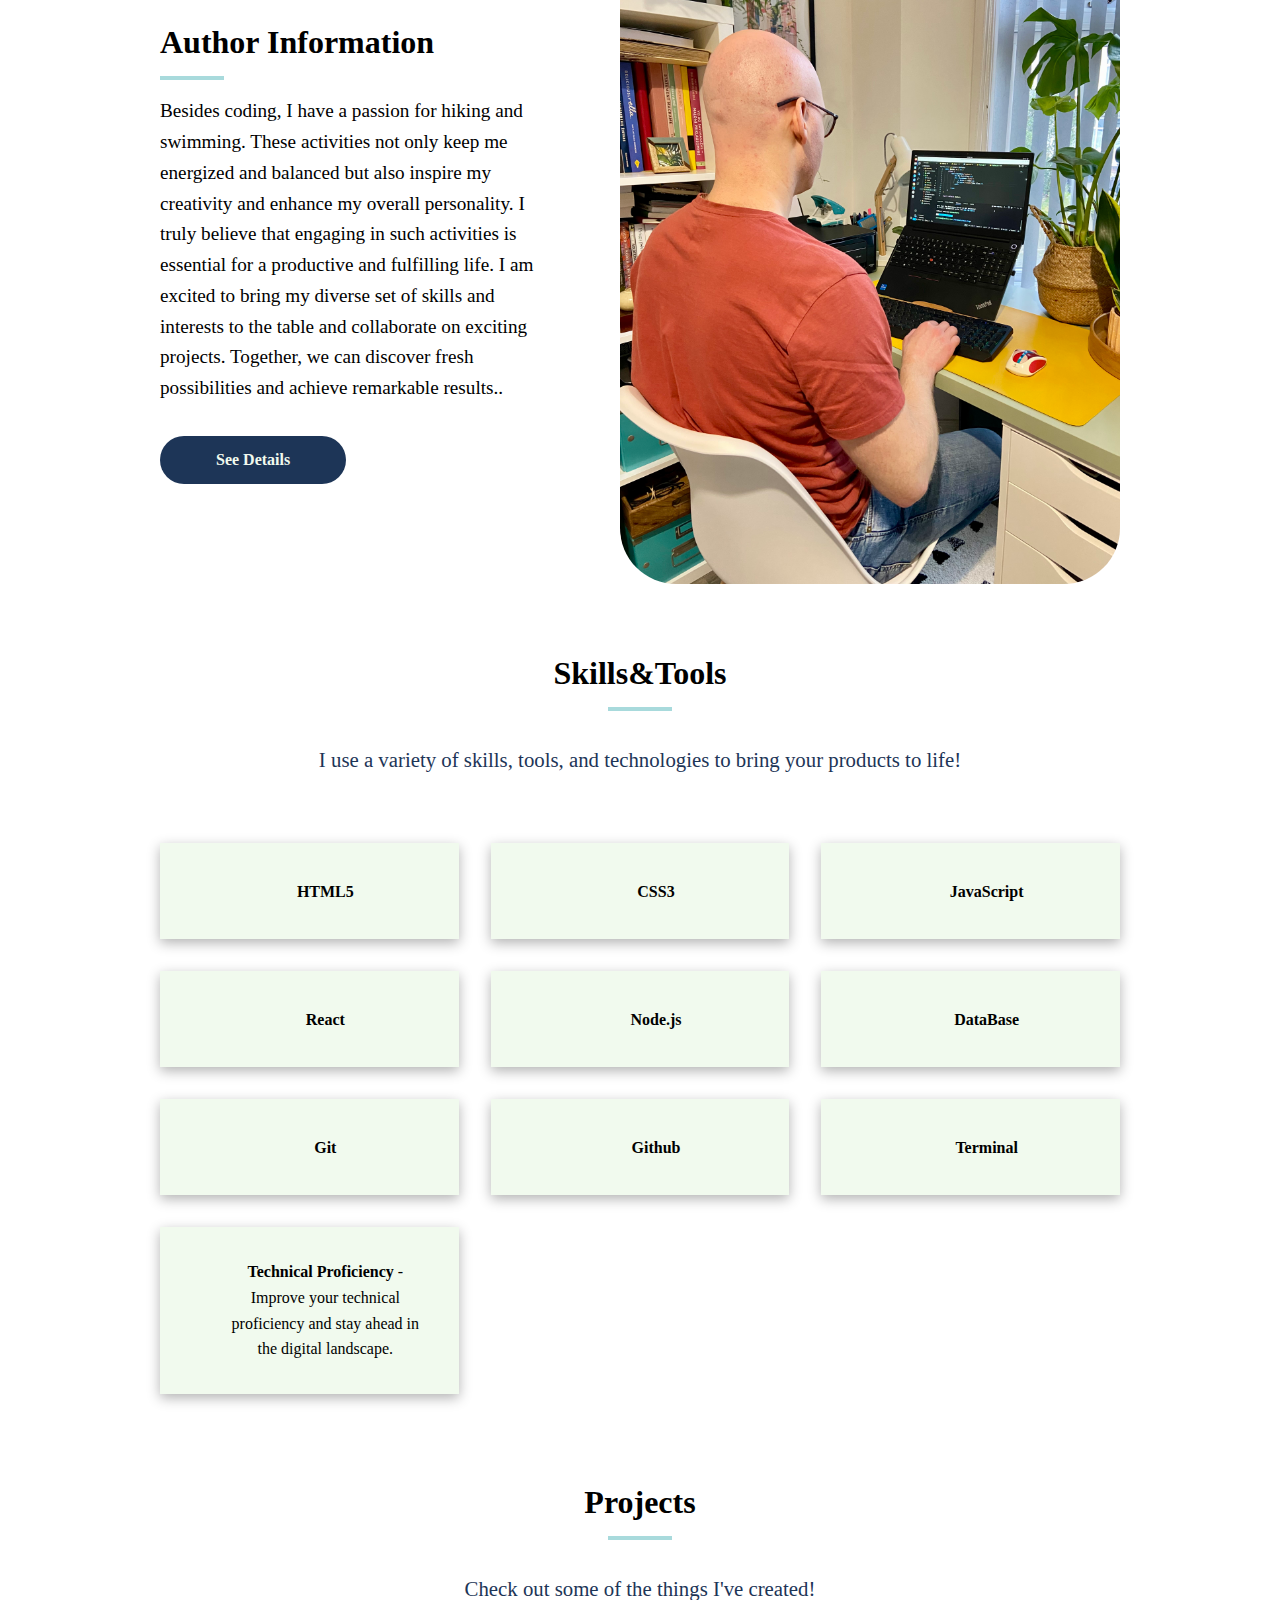
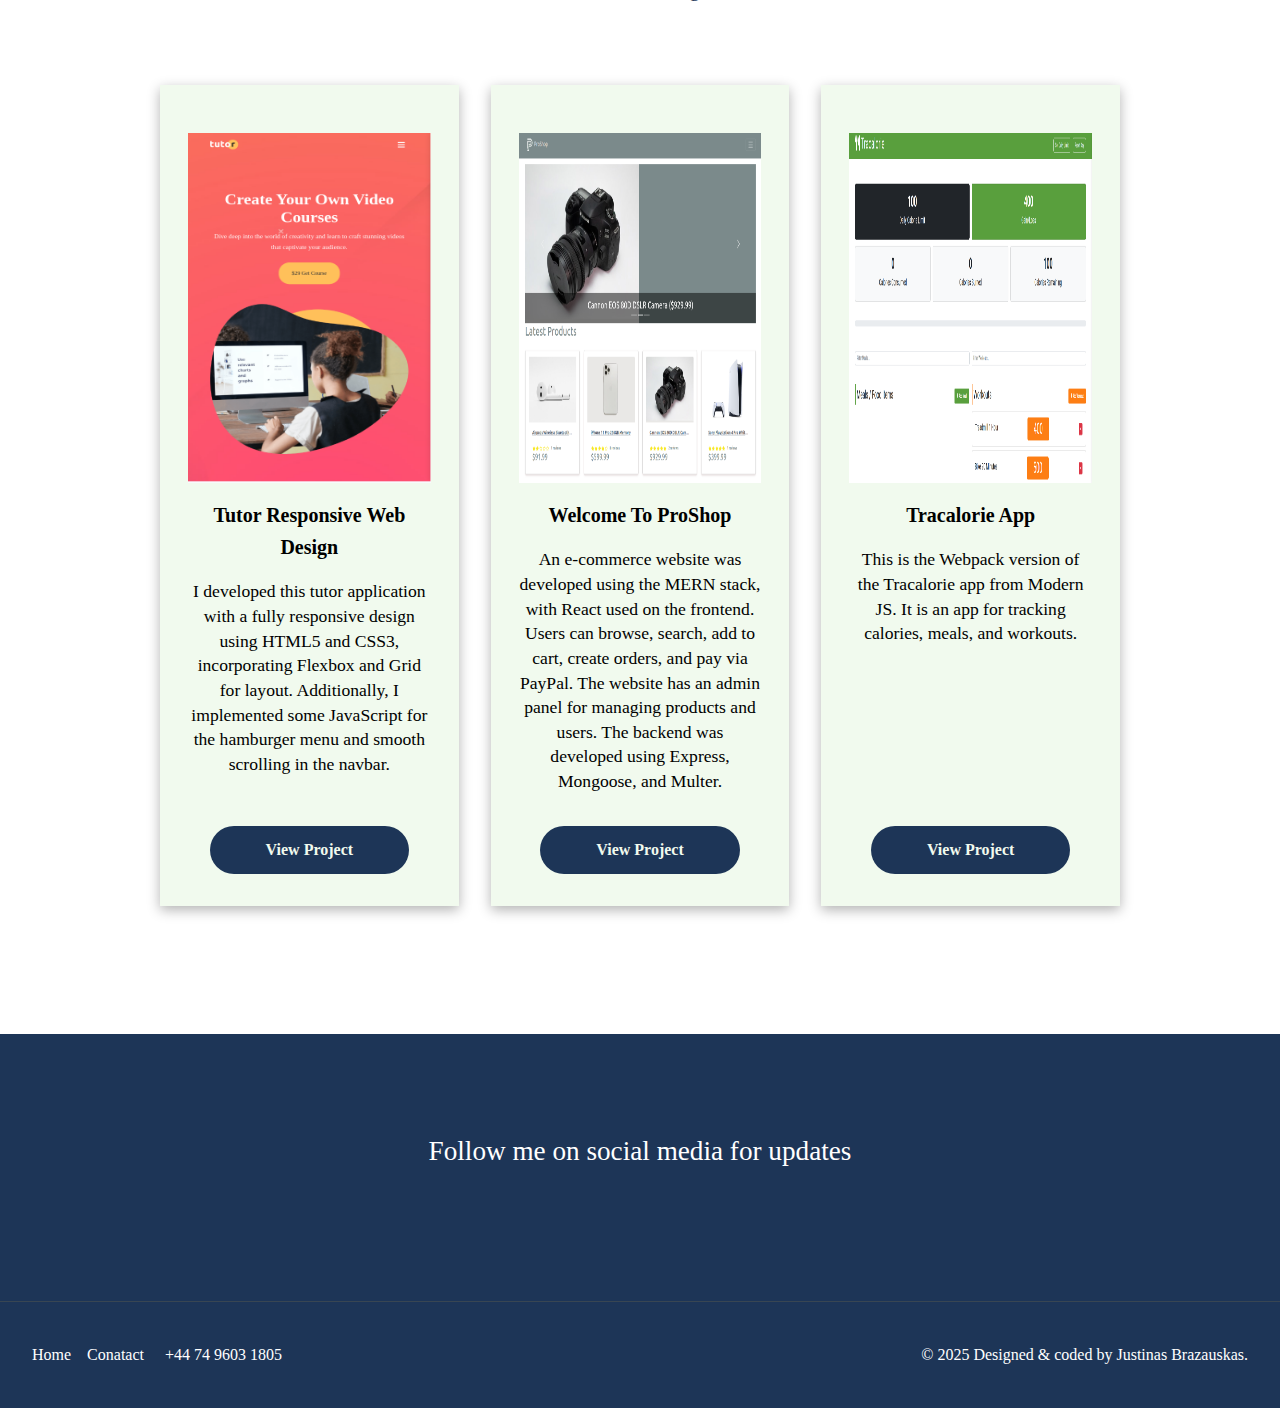
==== commit cb23fc8e: "add some projects and fix css cards" ====
--- a/index.html
+++ b/index.html
@@ -74,6 +74,15 @@
                             <a href="contact.html">Contact</a>
                         </li>
                         <li>
+                            <a
+                          href="https://github.com/JustinasBraz/feedback-app"
+            target="_blank"
+            aria-label="Follow Me On Github"
+          >
+            <i class="fa-brands fa-github fa-2x"></i>
+          </a>
+                        </li>
+                        <li>
                             <a href="https://www.linkedin.com/in/justinas-brazauskas-50004b23b/?originalSubdomain=uk" target="_blank">
                                 <i class="fa-brands fa-linkedin fa-2x"></i> 
                             </a>
@@ -94,9 +103,10 @@
                 Junior Full Stack Developer
              </h1>
              <p>
-                I am a full-stack developer based in Birmingham. My passion is to create modern and functional web applications from design to implementation.
-                 I specialize in HTML, CSS, JavaScript, Rwidth: 100%;
-                 max-width: 500px;eact, and Node.js.
+                I am a full-stack developer based in Birmingham.
+                 My passion is to create modern and functional web applications from design to implementation. 
+                 I specialize in HTML, CSS, JavaScript, React, and Node.js.
+
              </p>
              <a href="contact.html" class="btn">Get in Touch</a>
             </div>
@@ -250,13 +260,15 @@
                     <img src="images/tutor-web.png" alt="tutor-web">
                     
                     <h3>Tutor Responsive Web Design</h3> 
-                     
+                    <p>
+                       I developed this tutor application with a fully responsive design using HTML5 and CSS3, incorporating Flexbox and Grid for layout. Additionally, I implemented some JavaScript for the hamburger menu and smooth scrolling in the navbar.
+
+                    </p>
                     <a href="https://tutorwebsitecreative.netlify.app/" target="_blank" alt="Tutor" class="btn"
                     >View Project</i>
                 
                 </a>
-                     
-                    <p></p>
+                    
                 </div>
                 <div class="card">
                     <img src="images/proshop.png" alt="e-commerce">
@@ -270,9 +282,11 @@
 
                 </div>
                 <div class="card">
-                    <img src="images/chapters-icon-3.svg" alt="chapter 1">
-                    <h3>Coding Essentials</h3>
-                    <p></p>
+                    <img src="images/app.png" >
+                    <h3>Tracalorie App</h3>
+                    <p>This is the Webpack version of the Tracalorie app from Modern JS. It is an app for tracking calories, meals, and workouts.</p>
+                    <a href="https://tracalory.netlify.app/" target="_blank" alt="Tutor" class="btn"
+                    >View Project</a>
                 </div>
             </div>
         </div>
@@ -284,7 +298,7 @@
  <!-- Social -->
  <section class="social section">
     <div class="container">
-        <p>Follow me on social media for updates my new projects</p>
+        <p>Follow me on social media for updates</p>
         <div class="social-icons">
 
             <a
@@ -319,8 +333,7 @@
         <ul class="footer-links">
             <li><a href="#">Home</a></li>
             <li><a href="contact.html">Conatact</a></li>
-            <li><i class="fas fa-envelope"></i>braz.justinas@gmail.com</li>
-            <li><i class="fas fa-phone"></i>(+3) 021-800-8244</li>
+            <li><i class="fas fa-phone"></i>+44 74 9603 1805</li>
 
         </ul>
         <p>&copy; 2025 Designed & coded by Justinas Brazauskas.</p>
--- a/css/styles.css
+++ b/css/styles.css
@@ -42,6 +42,7 @@
 }
 
 .container-sm {
+
     max-width: 1000px;
     margin: 0 auto;
     padding: 0 2rem;
@@ -64,6 +65,7 @@
     border:  1px solid;
     color:#fff;
     border-color: #fff;
+    transition: all 0.5s;
 }
 
 
@@ -124,6 +126,7 @@
     background: #f1faee;
     box-shadow: 0 4px 12px 0 rgba(0, 0, 0, 0.3);
 }
+
 /* Navbar */
 .navbar {
 background: transparent; 
@@ -266,13 +269,14 @@
     grid-template-columns: repeat(3, 1fr);
     gap: 2rem;
     background: (--primary-color);
-    padding: 1rem 0 4rem;
-}
-
-
-
-.project-cards img {
-    width: 300px;
+    padding: 2rem 0 4rem;
+}
+
+
+
+.project-cards  img {
+   width: 100%;
+   height: 350px;
     margin-top: 1rem;
     
 }
@@ -281,9 +285,6 @@
     font-size: 1.25rem;
     font-weight: 700;
     margin: 1rem 0;
-}
-.project-cards .btn{
-    margin-bottom: 0.5rem;
 }
 .project-cards p {
     font-size: 1.1rem;
@@ -292,7 +293,12 @@
     font-weight: 500;
     text-align: center;
 }
-  
+.project-cards .btn{
+    display: inline;
+    margin-block-start: auto;
+}
+    
+
 .project-cards img:hover {
     transition-duration: 0.8s;
     transform: scale(1.1);
@@ -380,6 +386,7 @@
 
 .social a:hover, .footer a:hover {
     color: var(--secondary-color);
+    transition: all 0.5s;
 }
 
 .social p {
@@ -406,15 +413,22 @@
     align-items: center;
 }
 
-.footer ul {
+.footer ul{
     display: flex;
     justify-content: center;
     gap: 1rem;
     margin: 2rem 0;
 }
 
-
-
+.footer ul li i {
+   
+    margin-right: 5px;
+}
+
+.footer ul li:hover{
+    color: var(--secondary-color);
+    transition: all 0.5s;
+}
 
 
 
@@ -425,10 +439,12 @@
     color: #fff;
     height: 250px;
     padding-top: 8rem;
+    position: relative;
 }
 
 .inner-header  h1{
     font-size: 2.5rem;
+    color: var(--dark-color);
     font-weight: 700;
     margin-bottom: 1rem;
 }
@@ -456,7 +472,7 @@
   .contact-form .btn {
     display: block;
     width: 100%;
-    padding: 0.7rem 12.5rem;
+   
     font-size: inherit;
     font-family: inherit;
     margin: 0 auto;
@@ -507,9 +523,7 @@
      }
       
       
-     .project-cards .container{
-       grid-template-columns: 1fr;
-     }
+     
      .footer-flex {
         flex-direction: column;
     text-align: center;
@@ -601,10 +615,14 @@
     text-align: center;
 
     }
-
-   
-    
-}
+    .footer-flex ul li i {
+        flex-direction: column;
+    text-align: center;
+
+    }
+
+}
+    
 
 @media (max-width: 576px) {
      
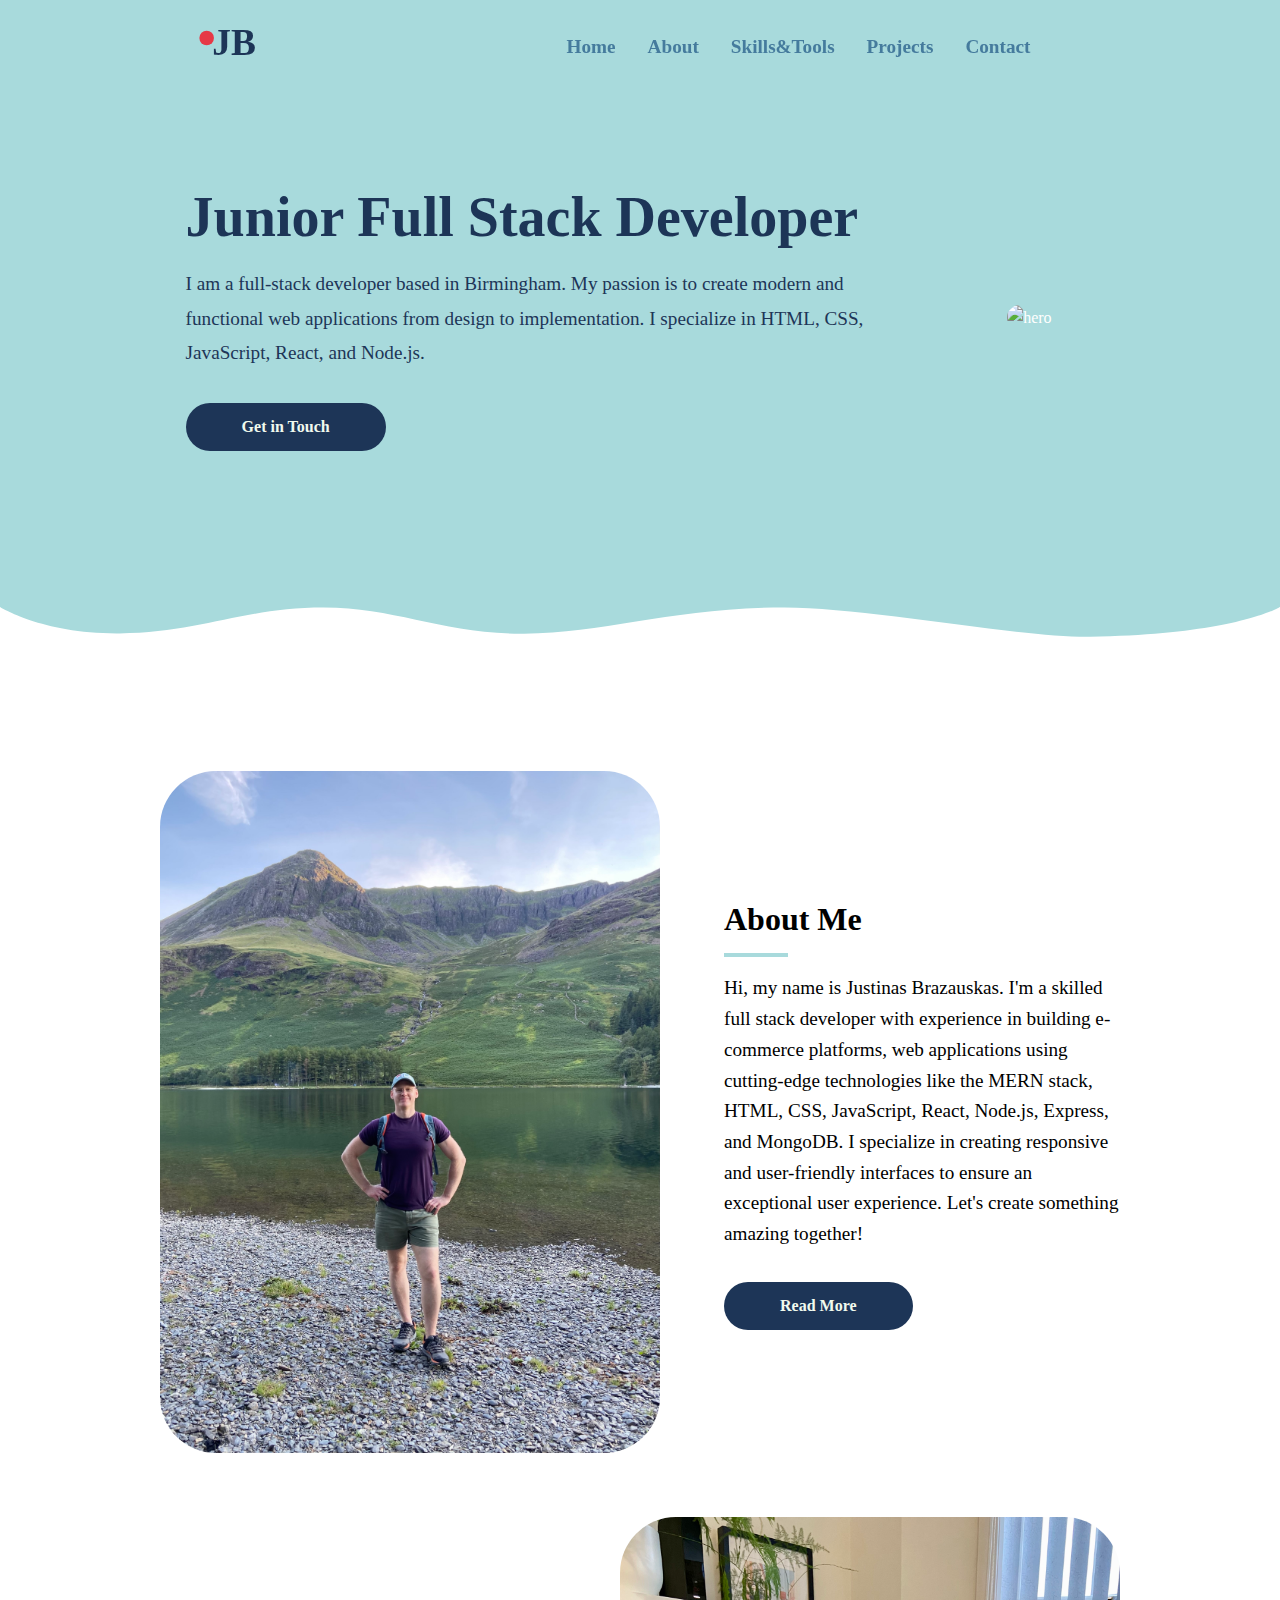
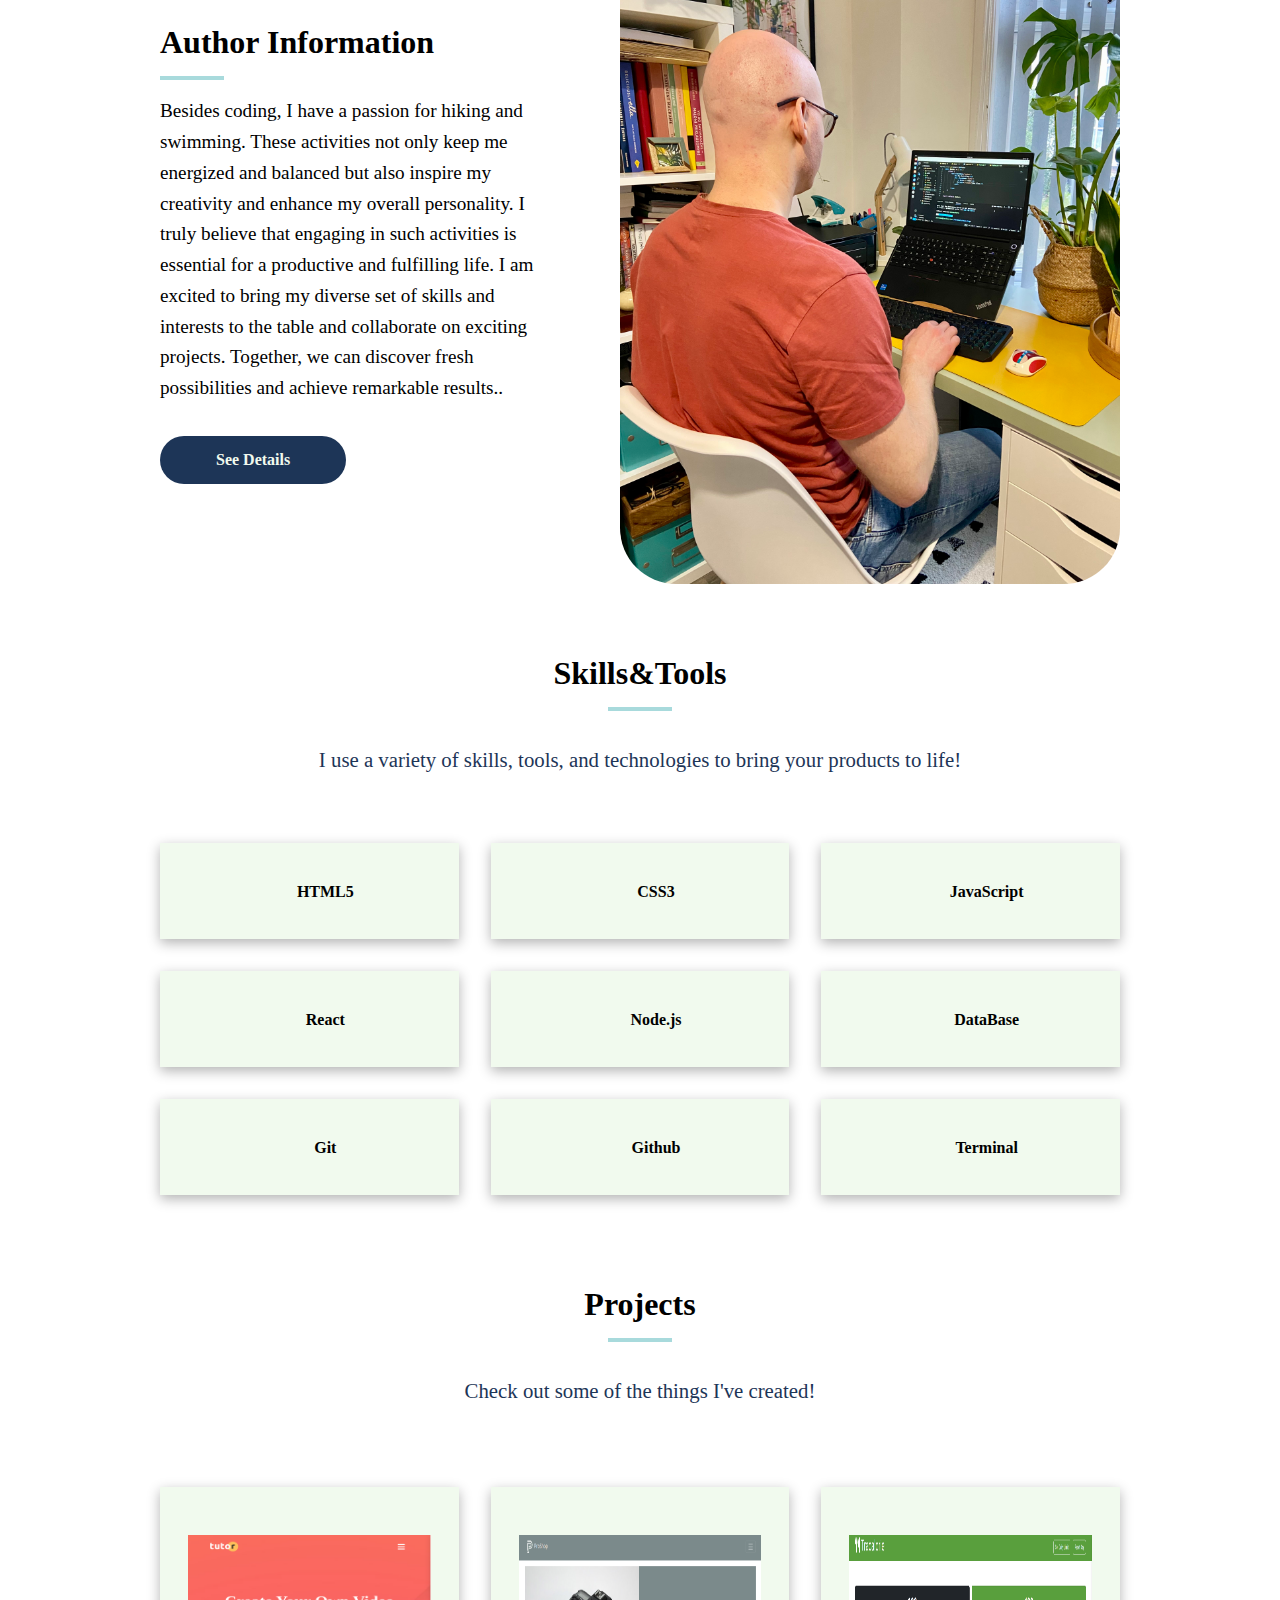
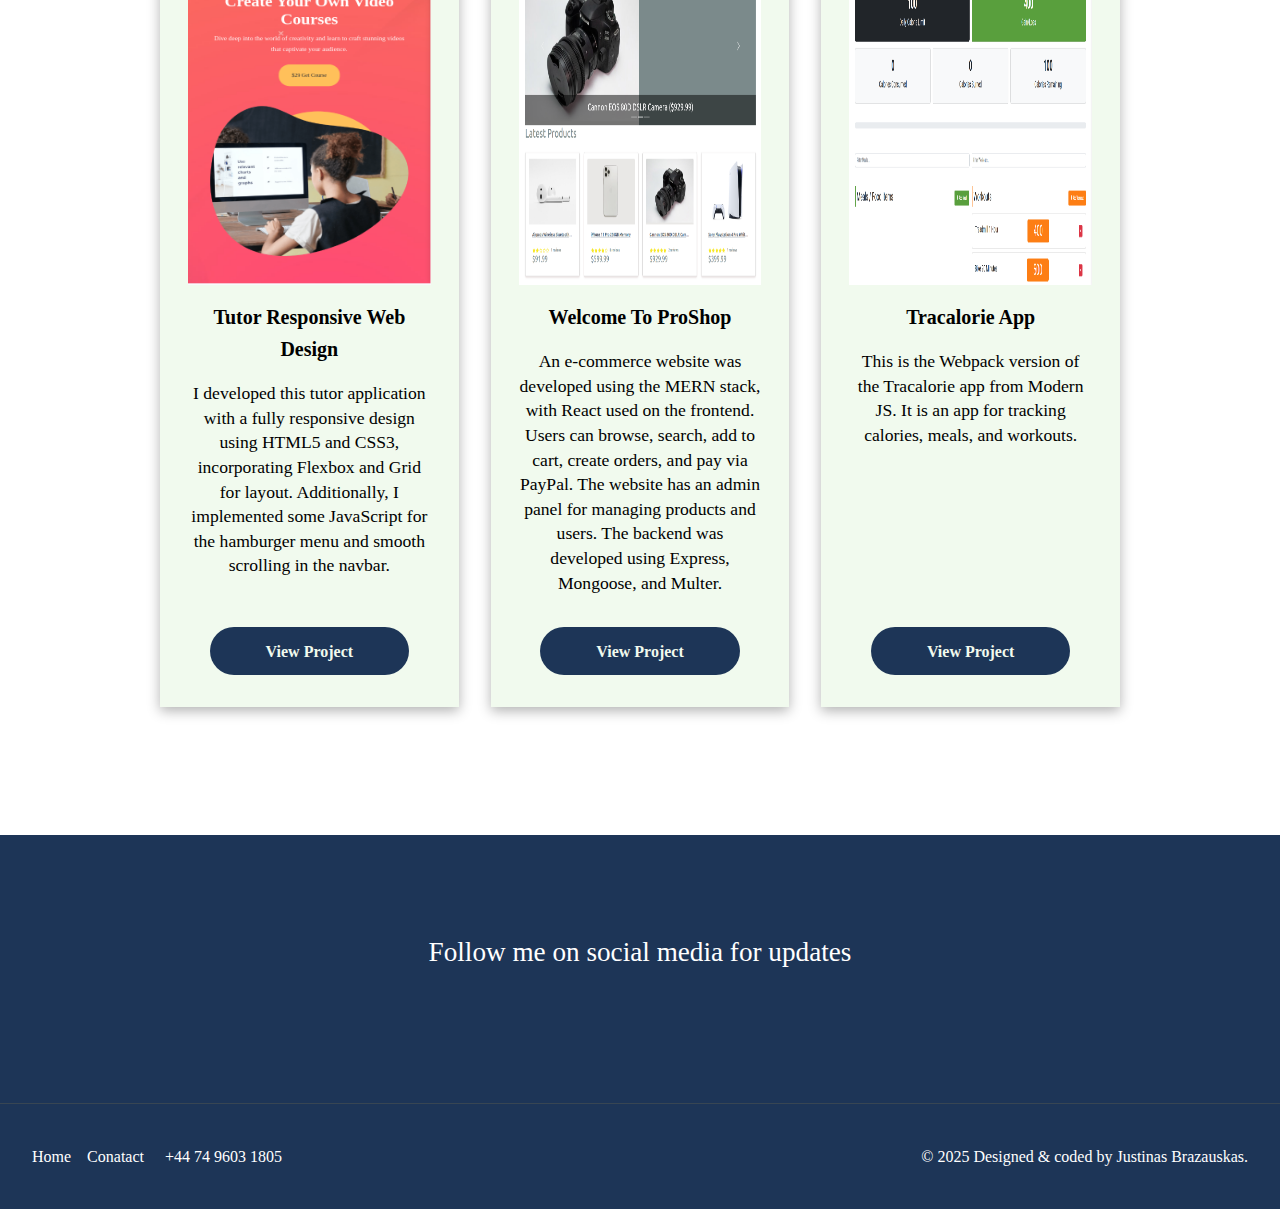
==== commit c087185b: "fixed broken links" ====
--- a/index.html
+++ b/index.html
@@ -8,14 +8,14 @@
     <link href="https://fonts.googleapis.com/css2?family=Open+Sans:ital,wght@0,300..800;1,300..800&display=swap" rel="stylesheet">
         <link rel="stylesheet" href="https://cdnjs.cloudflare.com/ajax/libs/font-awesome/6.5.2/css/all.min.css" integrity="sha512-SnH5WK+bZxgPHs44uWIX+LLJAJ9/2PkPKZ5QiAj6Ta86w+fsb2TkcmfRyVX3pBnMFcV7oQPJkl9QevSCWr3W6A==" crossorigin="anonymous" referrerpolicy="no-referrer" />
         <link rel="stylesheet" href="/css/styles.css" />
-        <link rel="icon" href="./images/favicon.png" />
-        <title>Welcome To Tutor</title>
+        <link rel="icon" href="./images/JB LOGO.png" />
+        <title>Welcome to JBPortfolio</title>
     </head>
 <body>
     <nav class="navbar" role="navigation" aria-label="Main-Navigation">
         <div class="navbar-flex container">
             <a  href="/" aria-label="Logo Home Link">
-            <img src="images/logo.svg" alt="Tutor Logo">
+            <img src="images/logo.svg" alt="JB Logo">
         </a>
             <div class="main-menu-items">
                 <ul class="main-menu-list">
@@ -147,7 +147,7 @@
                 I specialize in creating responsive and user-friendly interfaces to ensure an exceptional user experience. Let's create something amazing together!
 
             </p>
-            <a href="#about-me" class="btn">Read More</a>
+            <a href="#details" class="btn">Read More</a>
         </div>
         
     </div>
@@ -165,7 +165,7 @@
                 Together, we can discover fresh possibilities and achieve remarkable results..
             </p>
             
-            <a href="#" class="btn">See Details</a>
+            <a href="#skills&tools" class="btn">See Details</a>
         </div>
     </div>
  </section>
@@ -234,14 +234,7 @@
                                                 <strong>Terminal</strong>
                                               </p>
                                             </div>
-                                            <div class="card">
-                                                <i class="fa-brands  fa-3x text-primary"></i>
-                                                <p>
-                                                    <strong>Technical Proficiency</strong> - Improve your technical
-                                                    proficiency and stay ahead in the digital landscape.
-                                                  </p>
-                                                </div>
-                                        
+                                           
         </div>
     </div>
 </section>
@@ -276,7 +269,7 @@
                     
                     <p>An e-commerce website was developed using the MERN stack, with React used on the frontend. Users can browse, search, add to cart, create orders, and pay via PayPal. The website has an admin panel for managing products and users. The backend was developed using Express, Mongoose, and Multer.
                     </p>
-                    <a href="https://www.proshopdemo.store/" target="_blank" alt="Tutor" class="btn"
+                    <a href="https://proshop-1912.onrender.com/" target="_blank" alt="shop-demo" class="btn"
                     >View Project</a>
                      
 
@@ -316,7 +309,7 @@
         </a>
       
             <a
-            href="https://facebook.com"
+            href="https://www.facebook.com/people/Justinas-Brazauskas/pfbid022tAnabWgzk4m5JBJ3mYEWpWPVhApEn6wrkQbFjTPBsEXhCVxYTU2Z9te5GvBxTrUl/"
             target="_blank"
             aria-label="Follow Me On Facebook"
           >
--- a/css/styles.css
+++ b/css/styles.css
@@ -211,7 +211,11 @@
     gap: 2rem;
     font-size: 1.rem;
 }
-
+.navbar .mobile-menu-items a{
+    color: #fff;
+    
+
+}
 
 
 
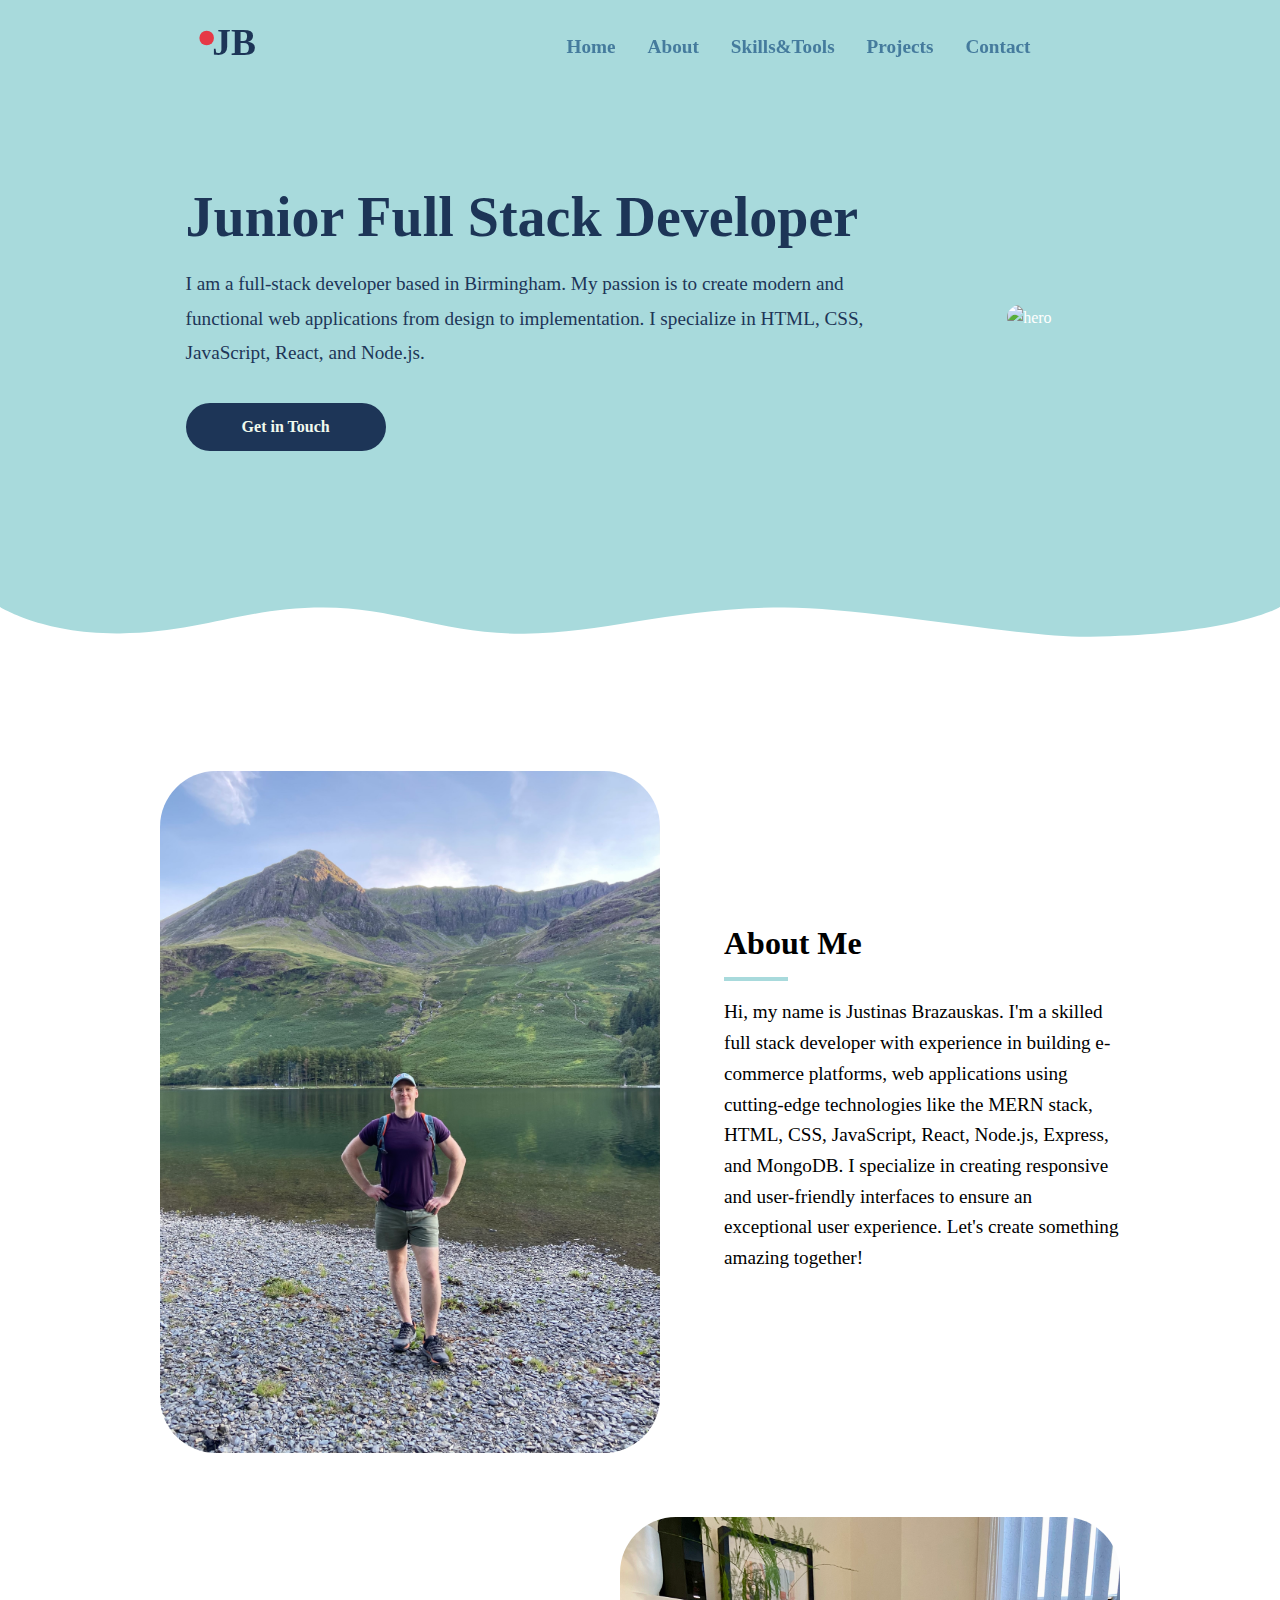
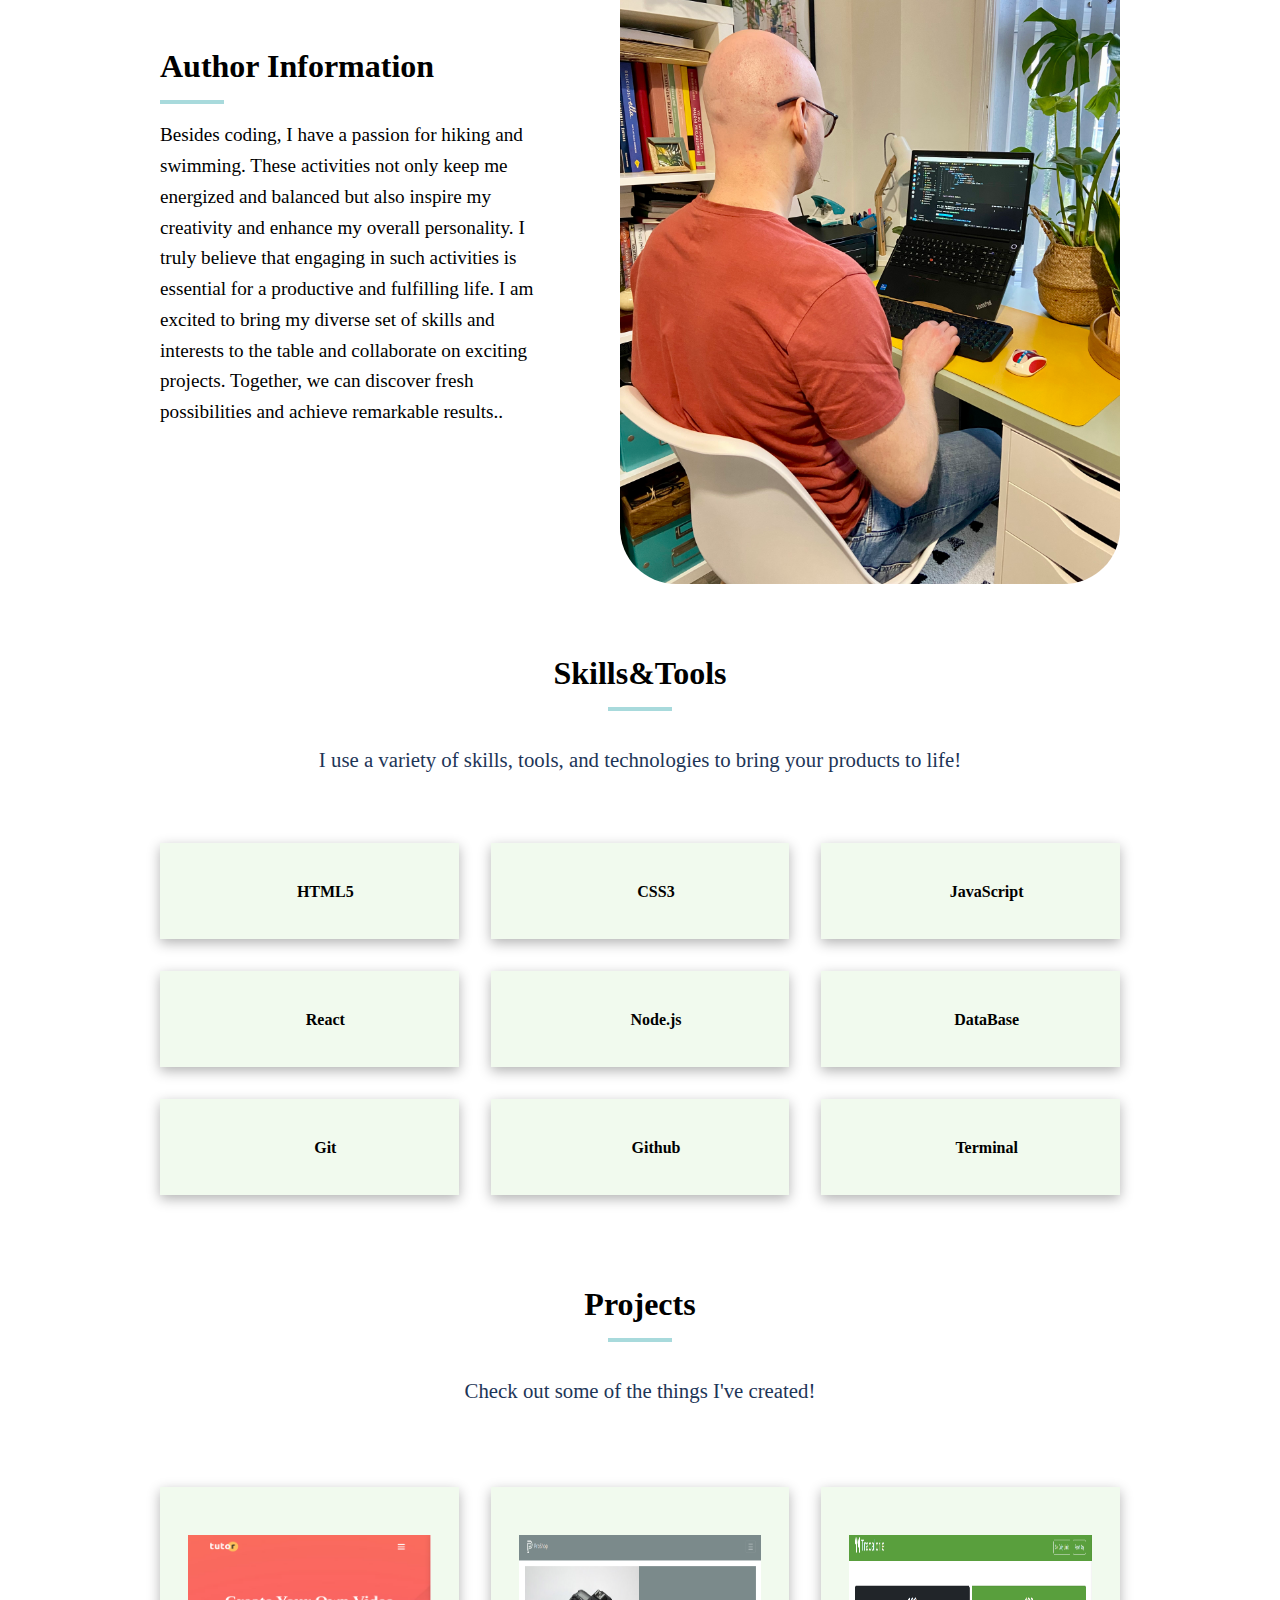
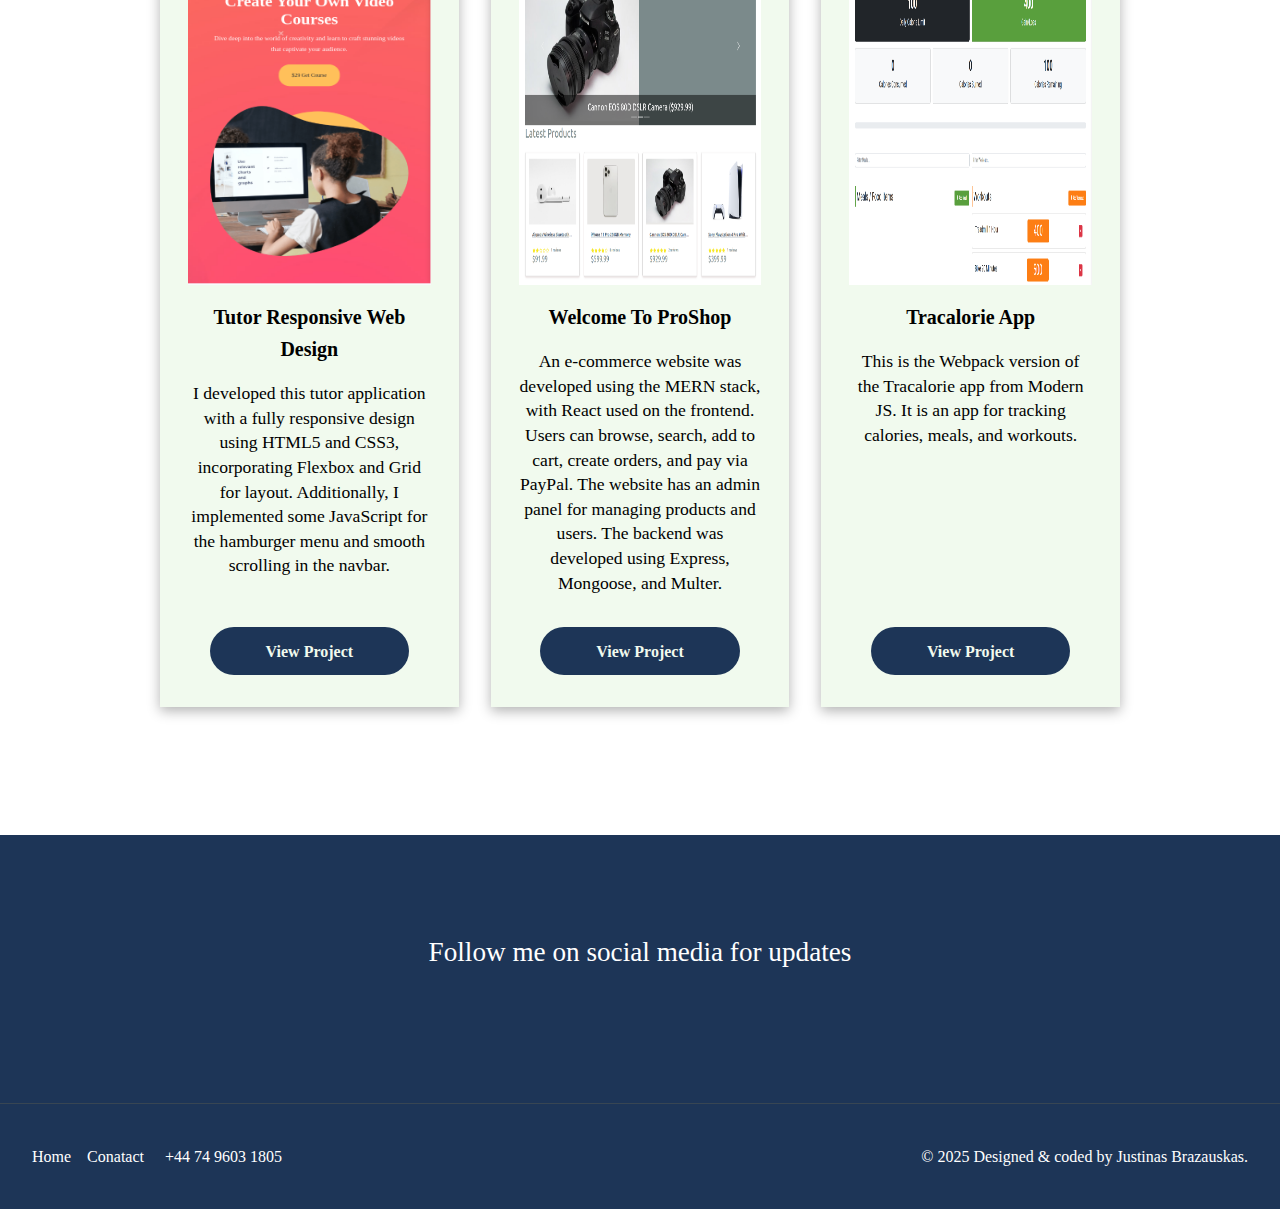
==== commit 582e3210: "fixed broken links" ====
--- a/index.html
+++ b/index.html
@@ -36,15 +36,16 @@
                         <a href="contact.html">Contact</a>
                     </li>
                     <li>
+                        <a href="https://github.com/JustinasBraz" target="_blank"aria-label="Follow Me On Github">
+                            <i class="fa-brands fa-github fa-2x"></i> 
+                        </a>
+                    </li>
+                    <li>
                         <a href="https://www.linkedin.com/in/justinas-brazauskas-50004b23b/?originalSubdomain=uk" target="_blank">
                             <i class="fa-brands fa-linkedin fa-2x"></i> 
                         </a>
                     </li>
-                    <li>
-                        <a href="https://github.com" target="_blank"aria-label="Follow Me On Github">
-                            <i class="fa-brands fa-github fa-2x"></i> 
-                        </a>
-                    </li>
+                    
                 </ul>
             </div>
             <!-- Mobile Menu -->
@@ -75,7 +76,7 @@
                         </li>
                         <li>
                             <a
-                          href="https://github.com/JustinasBraz/feedback-app"
+                          href="https://github.com/JustinasBraz"
             target="_blank"
             aria-label="Follow Me On Github"
           >
@@ -86,6 +87,17 @@
                             <a href="https://www.linkedin.com/in/justinas-brazauskas-50004b23b/?originalSubdomain=uk" target="_blank">
                                 <i class="fa-brands fa-linkedin fa-2x"></i> 
                             </a>
+                        </li>
+                        <li>
+                            <a
+                            href="https://www.facebook.com/people/Justinas-Brazauskas/pfbid022tAnabWgzk4m5JBJ3mYEWpWPVhApEn6wrkQbFjTPBsEXhCVxYTU2Z9te5GvBxTrUl/"
+                            target="_blank"
+                            aria-label="Follow Me On Facebook"
+                          >
+                          
+                            <i class="fa-brands fa-facebook fa-2x"></i>
+                          </a>
+                    
                         </li>
             
                     </ul>
@@ -147,7 +159,7 @@
                 I specialize in creating responsive and user-friendly interfaces to ensure an exceptional user experience. Let's create something amazing together!
 
             </p>
-            <a href="#details" class="btn">Read More</a>
+           
         </div>
         
     </div>
@@ -165,7 +177,6 @@
                 Together, we can discover fresh possibilities and achieve remarkable results..
             </p>
             
-            <a href="#skills&tools" class="btn">See Details</a>
         </div>
     </div>
  </section>
@@ -295,7 +306,7 @@
         <div class="social-icons">
 
             <a
-            href="https://github.com/JustinasBraz/feedback-app"
+            href="https://github.com/JustinasBraz"
             target="_blank"
             aria-label="Follow Me On Github"
           >
